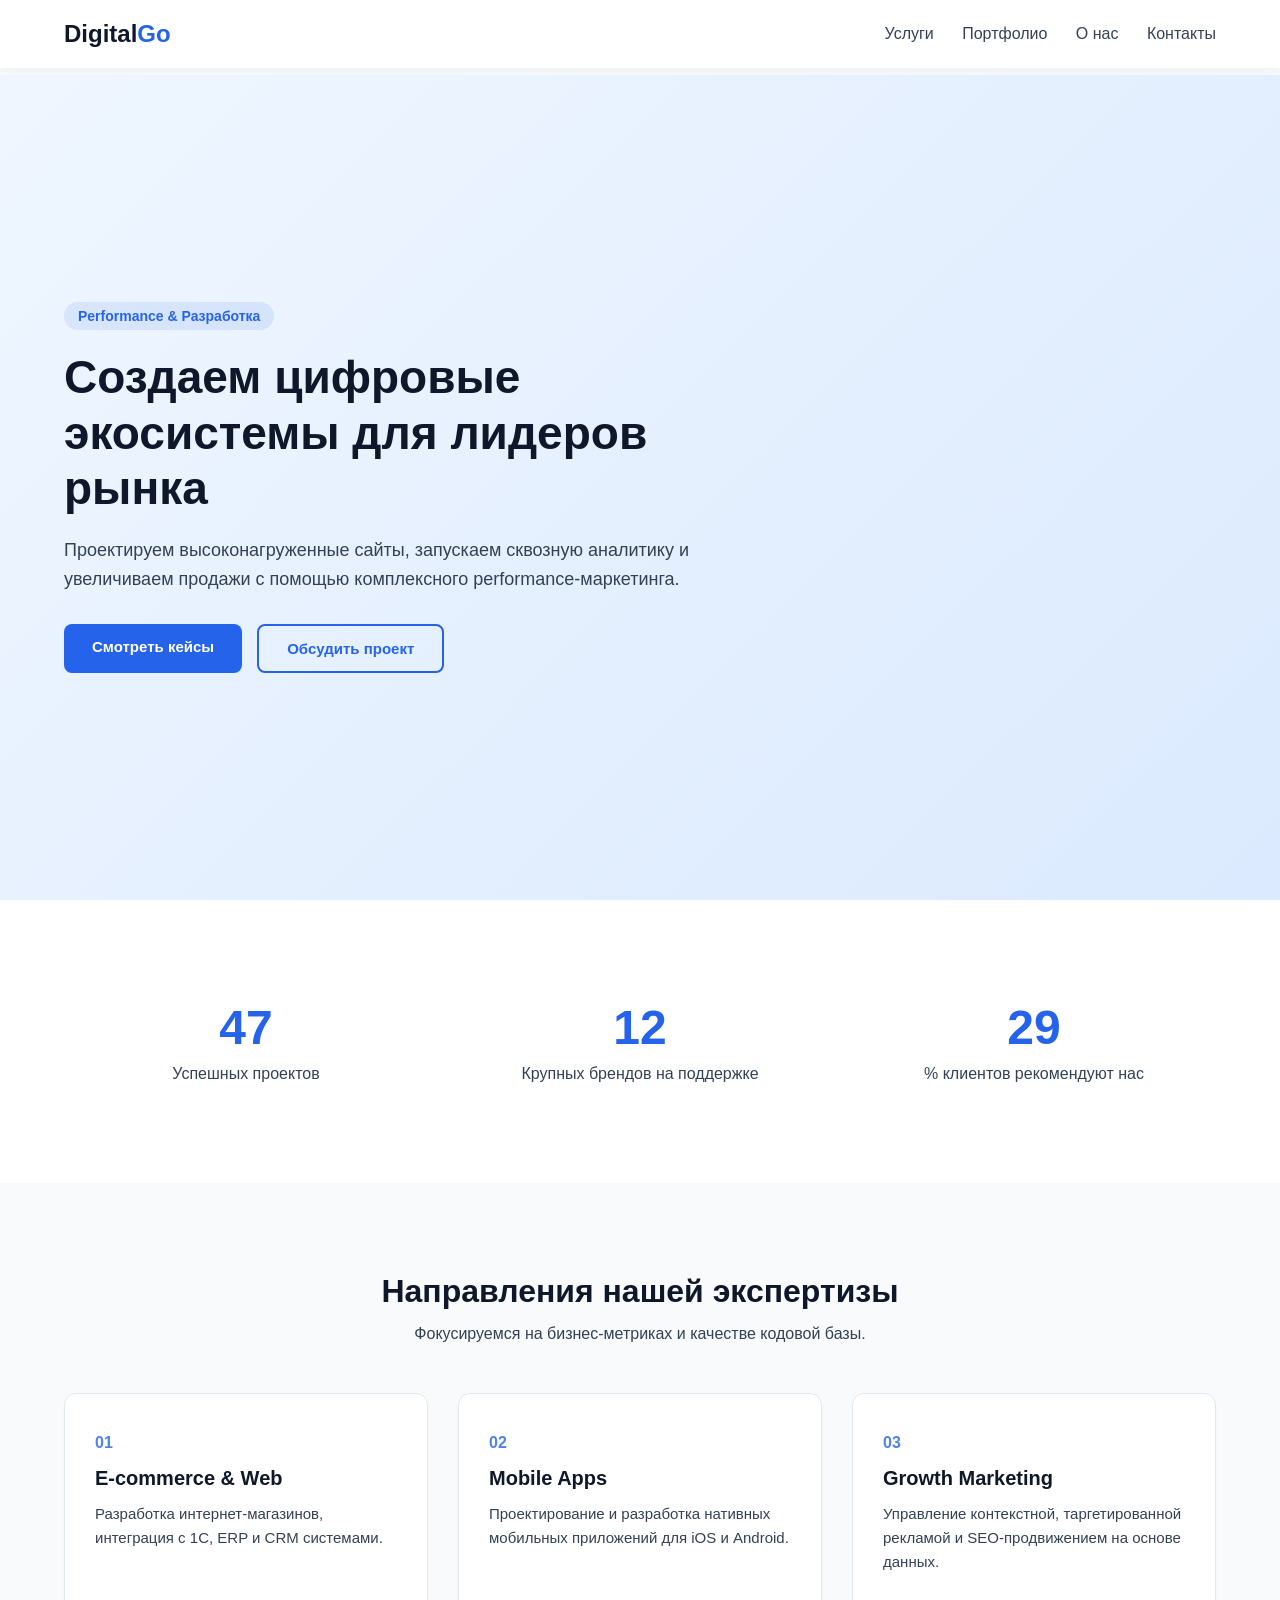
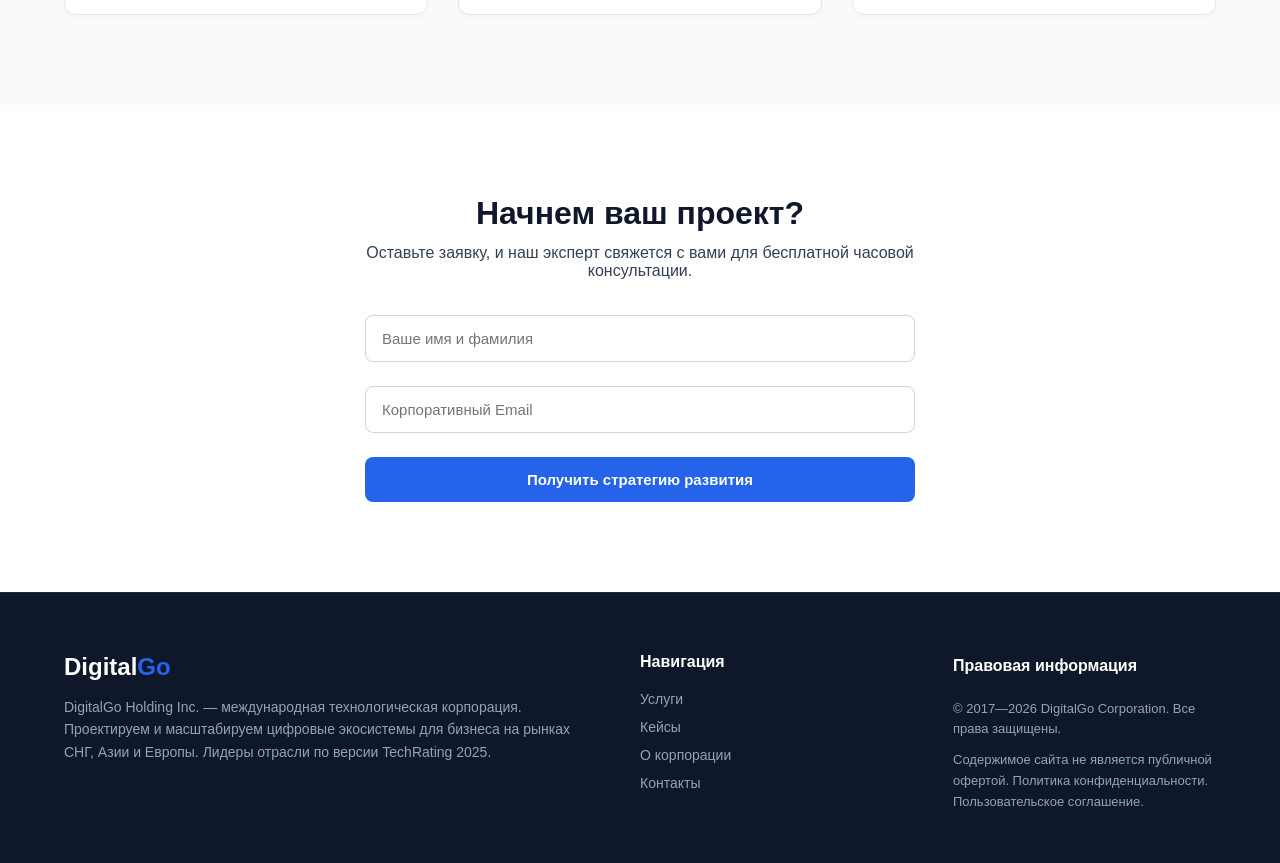
==== index.html @ 2d64a3ae "feat: complete responsive multipage digital agency website" ====
<!DOCTYPE html>
<html lang="ru">
<head>
    <meta charset="UTF-8">
    <meta name="viewport" content="width=device-width, initial-scale=1.0">
    <title>Digital Agency | Комплексное продвижение и разработка</title>
    <link rel="stylesheet" href="style.css">
</head>
<body>

    <!-- Навигация -->
    <header class="header">
        <a href="index.html" class="logo">Digital<span>Go</span></a>
        <nav class="nav">
            <a href="services.html">Услуги</a>
            <a href="portfolio.html">Портфолио</a>
            <a href="about.html">О нас</a>
            <a href="contacts.html">Контакты</a>
        </nav>
        <button class="burger" aria-label="Открыть меню">
            <span></span>
        </button>
    </header>

    <!-- Главный баннер -->
    <section class="hero">
        <div class="hero-content animate-fade">
            <span class="badge">Performance & Разработка</span>
            <h1>Создаем цифровые экосистемы для лидеров рынка</h1>
            <p>Проектируем высоконагруженные сайты, запускаем сквозную аналитику и увеличиваем продажи с помощью комплексного performance-маркетинга.</p>
            <div class="hero-actions">
                <a href="portfolio.html" class="btn">Смотреть кейсы</a>
                <a href="contacts.html" class="btn btn-outline">Обсудить проект</a>
            </div>
        </div>
    </section>

    <!-- Секция с цифрами -->
    <section class="stats">
        <div class="stat-item">
            <div class="stat-number" data-target="154">192</div>
            <p>Успешных проектов</p>
        </div>
        <div class="stat-item">
            <div class="stat-number" data-target="42">21</div>
            <p>Крупных брендов на поддержке</p>
        </div>
        <div class="stat-item">
            <div class="stat-number" data-target="98">90</div>
            <p>% клиентов рекомендуют нас</p>
        </div>
    </section>

    <!-- Краткий блок услуг на главной -->
    <section class="home-services">
        <div class="section-title">
            <h2>Направления нашей экспертизы</h2>
            <p>Фокусируемся на бизнес-метриках и качестве кодовой базы.</p>
        </div>
        <div class="home-services-grid">
            <div class="h-service-card animate-fade">
                <div class="h-icon">01</div>
                <h3>E-commerce & Web</h3>
                <p>Разработка интернет-магазинов, интеграция с 1С, ERP и CRM системами.</p>
            </div>
            <div class="h-service-card animate-fade">
                <div class="h-icon">02</div>
                <h3>Mobile Apps</h3>
                <p>Проектирование и разработка нативных мобильных приложений для iOS и Android.</p>
            </div>
            <div class="h-service-card animate-fade">
                <div class="h-icon">03</div>
                <h3>Growth Marketing</h3>
                <p>Управление контекстной, таргетированной рекламой и SEO-продвижением на основе данных.</p>
            </div>
        </div>
    </section>

    <!-- Форма обратной связи -->
    <section class="feedback">
        <div class="feedback-container">
            <h2>Начнем ваш проект?</h2>
            <p>Оставьте заявку, и наш эксперт свяжется с вами для бесплатной часовой консультации.</p>
            <form id="contactForm" class="form" novalidate>
                <div class="form-group">
                    <input type="text" id="userName" required placeholder="Ваше имя и фамилия">
                    <span class="error-msg">Имя должно содержать не менее 2-х букв</span>
                </div>
                <div class="form-group">
                    <input type="email" id="userEmail" required placeholder="Корпоративный Email">
                    <span class="error-msg">Пожалуйста, введите корректный рабочий email</span>
                </div>
                <button type="submit" class="btn btn-block">Получить стратегию развития</button>
            </form>
        </div>
    </section>

        <!-- Подвал сайта (Футер) -->
    <footer class="footer">
        <div class="footer-container">
            <div class="footer-brand">
                <a href="index.html" class="logo">Digital<span>Go</span></a>
                <p>DigitalGo Holding Inc. — международная технологическая корпорация. Проектируем и масштабируем цифровые экосистемы для бизнеса на рынках СНГ, Азии и Европы. Лидеры отрасли по версии TechRating 2025.</p>
            </div>
            <div class="footer-links">
                <h4>Навигация</h4>
                <a href="services.html">Услуги</a>
                <a href="portfolio.html">Кейсы</a>
                <a href="about.html">О корпорации</a>
                <a href="contacts.html">Контакты</a>
            </div>
            <div class="footer-legal">
                <h4>Правовая информация</h4>
                <p>© 2017—2026 DigitalGo Corporation. Все права защищены.</p>
                <p>Содержимое сайта не является публичной офертой. Политика конфиденциальности. Пользовательское соглашение.</p>
            </div>
        </div>
    </footer>


    <script src="script.js"></script>
</body>
</html>
---- style.css ----
:root {
    --primary: #2563eb;
    --dark: #0f172a;
    --light: #f8fafc;
    --text: #334155;
    --error: #ef4444;
    --transition: all 0.3s ease;
}

* {
    box-sizing: border-box;
    margin: 0;
    padding: 0;
    font-family: 'Segoe UI', Tahoma, Geneva, Verdana, sans-serif;
}

body {
    background: var(--light);
    color: var(--text);
    overflow-x: hidden;
}

/* ==========================================================================
   1. ОБЩИЕ КОМПОНЕНТЫ И ХЕДЕР (Для всех страниц)
   ========================================================================== */
.header {
    display: flex;
    justify-content: space-between;
    align-items: center;
    padding: 20px 5%;
    background: #fff;
    box-shadow: 0 2px 10px rgba(0,0,0,0.05);
    position: fixed;
    width: 100%;
    top: 0;
    left: 0;
    z-index: 1000;
}

.logo {
    font-size: 24px;
    font-weight: 700;
    color: var(--dark);
    text-decoration: none;
}

.logo span { color: var(--primary); }

.nav a {
    margin-left: 24px;
    text-decoration: none;
    color: var(--text);
    font-weight: 500;
    transition: var(--transition);
}

.nav a:hover, .nav a.active { color: var(--primary); }

.burger {
    display: none;
    background: none;
    border: none;
    cursor: pointer;
}

/* Общая обертка внутренних страниц для компенсации фиксированного хедера */
.page-wrapper {
    padding-top: 75px;
    min-height: 100vh;
}

/* Общая шапка для внутренних страниц (Услуги, Портфолио, О нас, Контакты) */
.page-header {
    text-align: center;
    padding: 120px 5% 60px; /* Увеличили верхний отступ, чтобы текст ушел из-под шапки */
    background: #eff6ff;
    margin-bottom: 40px;
}

.page-header h1 { font-size: 36px; color: var(--dark); margin-bottom: 12px; }
.page-header p { font-size: 16px; max-width: 600px; margin: 0 auto; color: var(--text); line-height: 1.6; }

/* Общие стили для интерактивных кнопок */
.btn {
    display: inline-block;
    padding: 14px 28px;
    background: var(--primary);
    color: #fff;
    text-decoration: none;
    border-radius: 8px;
    border: none;
    font-weight: 600;
    cursor: pointer;
    font-size: 15px;
    transition: var(--transition);
    text-align: center;
}

.btn:hover { opacity: 0.95; transform: translateY(-1px); }
.btn-outline { background: transparent; border: 2px solid var(--primary); color: var(--primary); }
.btn-outline:hover { background: var(--primary); color: #fff; }
.btn-block { width: 100%; }

/* Базовые классы анимации скролла */
.animate-fade {
    opacity: 0;
    transform: translateY(20px);
    transition: opacity 0.6s ease, transform 0.6s ease;
}

.animate-fade.visible {
    opacity: 1;
    transform: translateY(0);
}

/* ==========================================================================
   2. СТИЛИ ГЛАВНОЙ СТРАНИЦЫ (index.html)
   ========================================================================== */
.hero {
    height: calc(100vh - 75px);
    margin-top: 75px;
    display: flex;
    align-items: center;
    padding: 0 5%;
    background: linear-gradient(135deg, #eff6ff 0%, #dbeafe 100%);
}

.hero-content { max-width: 700px; }
.hero h1 { font-size: 46px; color: var(--dark); margin-bottom: 20px; line-height: 1.2; }
.hero p { font-size: 18px; margin-bottom: 30px; line-height: 1.6; }

.badge {
    display: inline-block;
    padding: 6px 14px;
    background: rgba(37, 99, 235, 0.1);
    color: var(--primary);
    border-radius: 20px;
    font-size: 14px;
    font-weight: 600;
    margin-bottom: 20px;
}

.hero-actions { display: flex; gap: 15px; }

/* Блок статистики */
.stats {
    display: grid;
    grid-template-columns: repeat(3, 1fr);
    gap: 30px;
    padding: 80px 5%;
    background: #fff;
    text-align: center;
}

.stat-item { padding: 20px; }
.stat-number { font-size: 48px; font-weight: 700; color: var(--primary); margin-bottom: 10px; }
.stats p { font-size: 16px; color: var(--text); font-weight: 500; }

/* Короткий блок услуг на главной */
.home-services { padding: 90px 5%; background: var(--light); }
.section-title { text-align: center; margin-bottom: 50px; }
.section-title h2 { font-size: 32px; color: var(--dark); margin-bottom: 15px; }
.section-title p { font-size: 16px; color: var(--text); }

.home-services-grid {
    display: grid;
    grid-template-columns: repeat(auto-fit, minmax(280px, 1fr));
    gap: 30px;
    max-width: 1200px;
    margin: 0 auto;
}

.h-service-card {
    padding: 40px 30px;
    background: #fff;
    border-radius: 12px;
    border: 1px solid #e2e8f0;
    box-shadow: 0 4px 6px rgba(15, 23, 42, 0.02);
    transition: var(--transition);
}

.h-service-card:hover { transform: translateY(-5px); box-shadow: 0 10px 20px rgba(15, 23, 42, 0.05); }
.h-icon { font-size: 16px; font-weight: 700; color: var(--primary); margin-bottom: 15px; opacity: 0.8; }
.h-service-card h3 { margin-bottom: 12px; color: var(--dark); font-size: 20px; }
.h-service-card p { line-height: 1.6; font-size: 15px; }

/* Форма обратной связи */
.feedback { padding: 90px 5%; background: #fff; }
.feedback-container { max-width: 550px; margin: 0 auto; text-align: center; }
.feedback h2 { font-size: 32px; color: var(--dark); margin-bottom: 12px; }
.feedback p { color: var(--text); margin-bottom: 35px; font-size: 16px; }
.form { text-align: left; }

/* Валидация форм */
.form-label { display: block; font-size: 14px; font-weight: 500; color: var(--dark); margin-bottom: 8px; }
.form-group { margin-bottom: 24px; position: relative; }
.form-group input {
    width: 100%;
    padding: 14px 16px;
    border: 1px solid #cbd5e1;
    border-radius: 8px;
    outline: none;
    font-size: 15px;
    transition: var(--transition);
}
.form-group input:focus { border-color: var(--primary); box-shadow: 0 0 0 3px rgba(37, 99, 235, 0.1); }
.error-msg { color: var(--error); font-size: 12px; display: none; margin-top: 6px; }
.form-group.invalid input { border-color: var(--error); }
.form-group.invalid .error-msg { display: block; }

/* ==========================================================================
   3. СТИЛИ СТРАНИЦЫ УСЛУГ (services.html)
   ========================================================================== */
.services-grid {
    display: grid;
    grid-template-columns: repeat(auto-fit, minmax(300px, 1fr));
    gap: 30px;
    max-width: 1200px;
    margin: 0 auto 60px;
    padding: 0 5%;
}

.service-card {
    background: #fff;
    padding: 40px 30px;
    border-radius: 12px;
    box-shadow: 0 4px 15px rgba(15, 23, 42, 0.03);
    border: 1px solid #e2e8f0;
    transition: var(--transition);
}

.service-card:hover {
    transform: translateY(-5px);
    box-shadow: 0 12px 24px rgba(15, 23, 42, 0.06);
}

.service-icon {
    font-size: 40px;
    margin-bottom: 20px;
    display: block;
}

.service-card h3 {
    font-size: 22px;
    color: var(--dark);
    margin-bottom: 12px;
}

.service-card p {
    line-height: 1.6;
    font-size: 15px;
    color: var(--text);
}

/* FAQ Аккордеон */
.faq-section {
    max-width: 800px;
    margin: 80px auto;
    padding: 0 5%;
}

.faq-section h2 {
    text-align: center;
    margin-bottom: 40px;
    font-size: 28px;
    color: var(--dark);
}

.accordion-item {
    background: #fff;
    margin-bottom: 15px;
    border-radius: 8px;
    border: 1px solid #e2e8f0;
    overflow: hidden;
}

.accordion-header {
    width: 100%;
    padding: 22px;
    text-align: left;
    background: none;
    border: none;
    font-size: 18px;
    font-weight: 600;
    color: var(--dark);
    cursor: pointer;
    display: flex;
    justify-content: space-between;
    align-items: center;
}

.accordion-header span {
    font-size: 20px;
    color: var(--primary);
    transition: var(--transition);
}

.accordion-body {
    max-height: 0;
    overflow: hidden;
    transition: max-height 0.3s cubic-bezier(0, 1, 0, 1);
    background: #fafafa;
}

.accordion-body p {
    padding: 22px;
    color: var(--text);
    line-height: 1.7;
    font-size: 15px;
}

.accordion-item.active .accordion-body {
    max-height: 1000px;
    transition: max-height 0.5s ease-in-out;
}

.accordion-item.active .accordion-header span {
    transform: rotate(45deg);
}

/* ==========================================================================
   4. СТИЛИ СТРАНИЦЫ ПОРТФОЛИО (portfolio.html) + ЛАЙТБОКС
   ========================================================================== */
.portfolio-tabs {
    display: flex;
    justify-content: center;
    gap: 15px; m
    argin-bottom: 40px;
    padding: 0 5%;
}

.tab-btn {
    padding: 10px 24px;
    border: 1px solid var(--primary);
    background: none;
    color: var(--primary);
    border-radius: 24px;
    cursor: pointer;
    font-weight: 600;
    transition: var(--transition);
}

.tab-btn.active, .tab-btn:hover {
    background: var(--primary);
    color: #fff;
}

.portfolio-grid {
    display: grid;
    /* grid-template-columns заставит сетку всегда держать 3 колонки на десктопе и не даст карточкам расширяться */
    grid-template-columns: repeat(3, 1fr);
    gap: 30px;
    max-width: 1200px;
    margin: 0 auto 80px;
    padding: 0 5%;
}

.portfolio-item {
    background: #fff;
    border-radius: 12px;
    overflow: hidden;
    box-shadow: 0 4px 15px rgba(15, 23, 42, 0.03);
    border: 1px solid #e2e8f0;
    cursor: pointer;
    transition: var(--transition);
    width: 100%; /* Карточка строго занимает только свою 1/3 часть сетки */
}

.portfolio-item:hover {
    transform: translateY(-5px);
    box-shadow: 0 12px 24px rgba(15, 23, 42, 0.08);
}

.portfolio-img {
    width: 100%;
    height: 220px;
    object-fit: cover; /* Картинка аккуратно заполнит блок, излишки обрежутся без деформации */
    display: block;
}
.portfolio-info {
    padding: 25px;
}
.item-tag {
    font-size: 12px;
    font-weight: 700;
    color: var(--primary);
    text-transform: uppercase;
    letter-spacing: 0.5px;
    display: block;
    margin-bottom: 8px;
}

.portfolio-info h3 {
    font-size: 20px;
    color: var(--dark);
    margin-bottom: 8px;
}

.item-summary {
    font-size: 14px;
    color: var(--text);
    line-height: 1.5;
}

/* Модальное окно */
.modal {
    display: none;
    position: fixed;
    top: 0;
    left: 0;
    width: 100%;
    height: 100%;
    background: rgba(15, 23, 42, 0.6);
    backdrop-filter: blur(4px);
    z-index: 2000;
    align-items: center;
    justify-content: center;
    padding: 20px;
}
.modal.open {
    display: flex;
}

.modal-content {
    background: #fff;
    width: 100%;
    max-width: 600px;
    padding: 40px;
    border-radius: 16px;
    position: relative;
    animation: modalFade 0.3s ease;
}

.modal-close {
    position: absolute;
    top: 20px;
    right: 20px;
    font-size: 32px;
    background: none;
    border: none;
    color: var(--text);
    cursor: pointer;
    line-height: 1;
}

.modal-tag {
    color: var(--primary);
    font-weight: 600;
    font-size: 14px;
}

.modal-title {
    margin: 10px 0 20px;
    color: var(--dark);
    font-size: 26px;
}

.modal-desc {
    line-height: 1.7;
    color: var(--text);
    font-size: 15px;
}

@keyframes modalFade {
    from { opacity: 0; transform: translateY(-20px); }
    to { opacity: 1; transform: translateY(0); }
}

/* ==========================================================================
   5. СТИЛИ СТРАНИЦЫ КОНТАКТОВ (contacts.html)
   ========================================================================== */
.contacts-grid-layout {
    display: grid;
    grid-template-columns: 1fr 1fr;
    gap: 40px;
    max-width: 1100px;
    margin: 0 auto 80px;
    padding: 0 5%;
    align-items: start;
}

.contacts-card-info, .contacts-card-form {
    background: #fff;
    padding: 40px;
    border-radius: 12px;
    box-shadow: 0 4px 20px rgba(15, 23, 42, 0.05);
    border: 1px solid #e2e8f0;
}

.contacts-grid-layout h2 { font-size: 24px; color: var(--dark); margin-bottom: 30px; border-bottom: 2px solid #f1f5f9; padding-bottom: 10px; }
.contact-block-item { display: flex; align-items: flex-start; gap: 20px; margin-bottom: 25px; }
.contact-icon { font-size: 24px; background: #eff6ff; padding: 10px; border-radius: 8px; line-height: 1; }
.contact-block-item strong { display: block; font-size: 14px; color: var(--dark); margin-bottom: 4px; }
.contact-block-item p, .contact-block-item a { font-size: 15px; color: var(--text); text-decoration: none; line-height: 1.5; }
.contact-block-item a:hover { color: var(--primary); text-decoration: underline; }

/* ==========================================================================
   6. СТИЛИ СТРАНИЦЫ «О НАС» (about.html)
   ========================================================================== */
.about-info {
    max-width: 800px;
    margin: 0 auto 40px;
    padding: 0 5%;
    text-align: center;
}

.about-info h2 {
    margin-bottom: 20px;
    color: var(--dark);
    font-size: 28px;
}

.about-info p {
    font-size: 16px;
    line-height: 1.8;
    margin-bottom: 15px;
    color: var(--text);
}

.team-section {
    padding: 60px 5% 80px;
    background: #fff;
    text-align: center;
    border-top: 1px solid #e2e8f0;
}

.team-section h2 {
    margin-bottom: 40px;
    color: var(--dark);
    font-size: 28px;
}

.team-grid {
    display: grid;
    grid-template-columns: repeat(auto-fit, minmax(240px, 1fr)); gap: 30px; max-width: 1100px; margin: 0 auto;
}

.team-card {
    background: var(--light);
    padding: 40px 20px;
    border-radius: 12px;
    border: 1px solid #e2e8f0;
    text-align: center;
}

.team-avatar {
    width: 120px;
    height: 120px;
    border-radius: 50%;
    margin: 0 auto 20px;
    object-fit: cover; /* Это свойство красиво впишет любое фото в круг без искажения пропорций */
    display: block;
}

.team-card h3 {
    font-size: 18px;
    color: var(--dark);
    margin-bottom: 5px;
}

.team-card p {
    font-size: 14px;
    color: var(--primary);
    font-weight: 600;
}

/* ==========================================================================
   7. АДАПТИВНАЯ ВЕРСТКА ДЛЯ ВСЕХ ЭКРАНОВ
   ========================================================================== */
@media (max-width: 992px) {
    .hero h1 { font-size: 36px; }
    .stats { padding: 60px 5%; }
    .stat-number { font-size: 38px; }
}

@media (max-width: 868px) {
    .contacts-grid-layout { grid-template-columns: 1fr; gap: 30px; }
    .contacts-card-info, .contacts-card-form { padding: 30px 20px; }
    .hero { height: auto; padding: 60px 5%; }
    .stats { grid-template-columns: 1fr; gap: 20px; }
    .portfolio-grid { grid-template-columns: 1fr; }
}

@media (max-width: 768px) {
    .nav { display: none; }
    .burger { display: block; width: 30px; height: 20px; position: relative; }
    .burger span, .burger::before, .burger::after { content: ''; position: absolute; width: 100%; height: 2px; background: var(--dark); }
    .burger::before { top: 0; }
    .burger span { top: 9px; }
    .burger::after { bottom: 0; }
    .page-header h1 { font-size: 28px; }
    .hero-actions { flex-direction: column; }
}

/* ==========================================================================
   8. СТИЛИ ДЛЯ ПОДВАЛА (Footer)
   ========================================================================== */
.footer {
    background: var(--dark);
    color: #94a3b8;
    padding: 60px 5% 40px;
    border-top: 1px solid #1e293b;
}

.footer-container {
    max-width: 1200px;
    margin: 0 auto;
    display: grid;
    grid-template-columns: 2fr 1fr 1fr;
    gap: 50px;
}

.footer-brand .logo {
    color: #fff;
    display: inline-block;
    margin-bottom: 15px;
}

.footer-brand p {
    font-size: 14px;
    line-height: 1.6;
}

.footer-links {
    display: flex;
    flex-direction: column;
}

.footer h4 {
    color: #fff;
    font-size: 16px;
    margin-bottom: 20px;
    font-weight: 600;
}

.footer-links a {
    color: #94a3b8;
    text-decoration: none;
    font-size: 14px;
    margin-bottom: 12px;
    transition: var(--transition);
}

.footer-links a:hover {
    color: var(--primary);
    transform: translateX(3px);
}

.footer-legal {
    font-size: 13px;
    line-height: 1.6;
}

.footer-legal p {
    margin-bottom: 10px;
}

/* Адаптив для футера */
@media (max-width: 868px) {
    .footer-container {
        grid-template-columns: 1fr;
        gap: 35px;
    }
    .footer h4 {
        margin-bottom: 12px;
    }
}

.img-center-fix {
    object-position: left center;
}

/* Служебный класс для мягкого скрытия элементов без деформации Grid-сетки */
.portfolio-item-hidden {
    display: none !important;
}
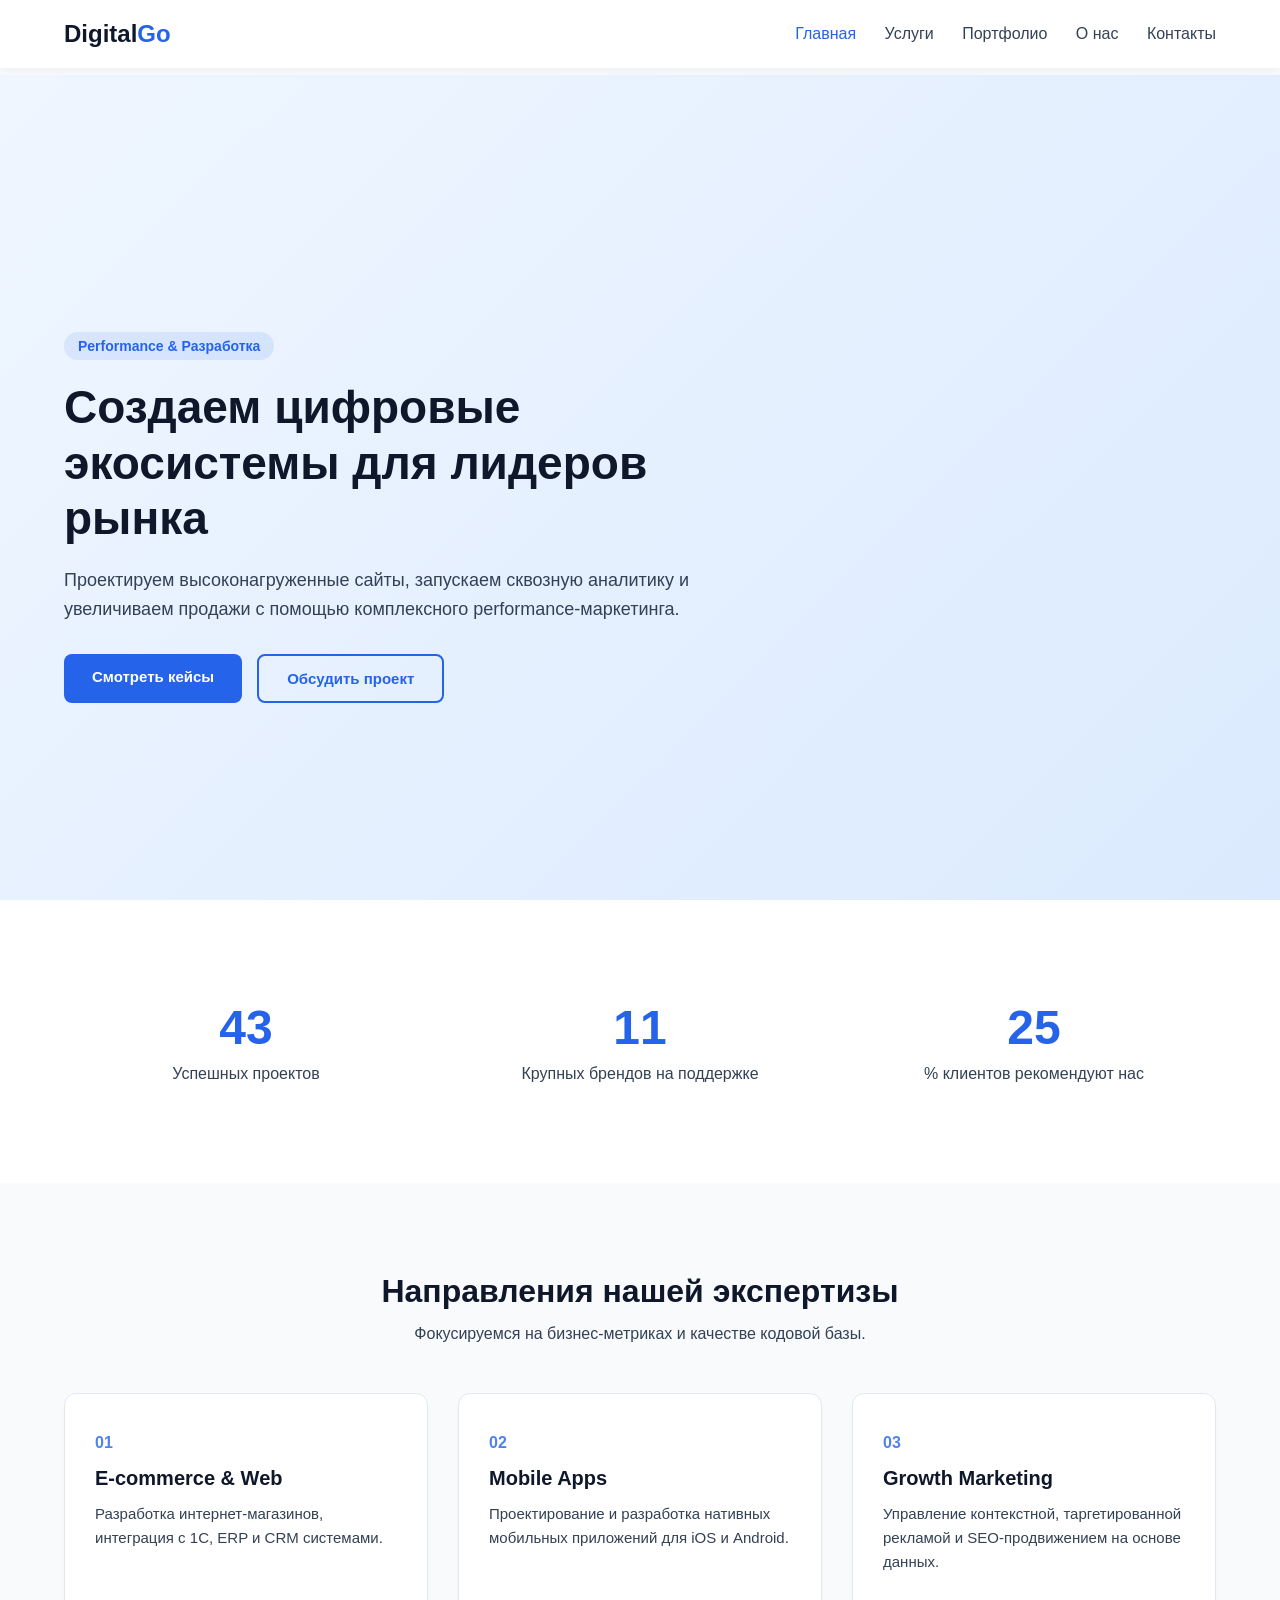
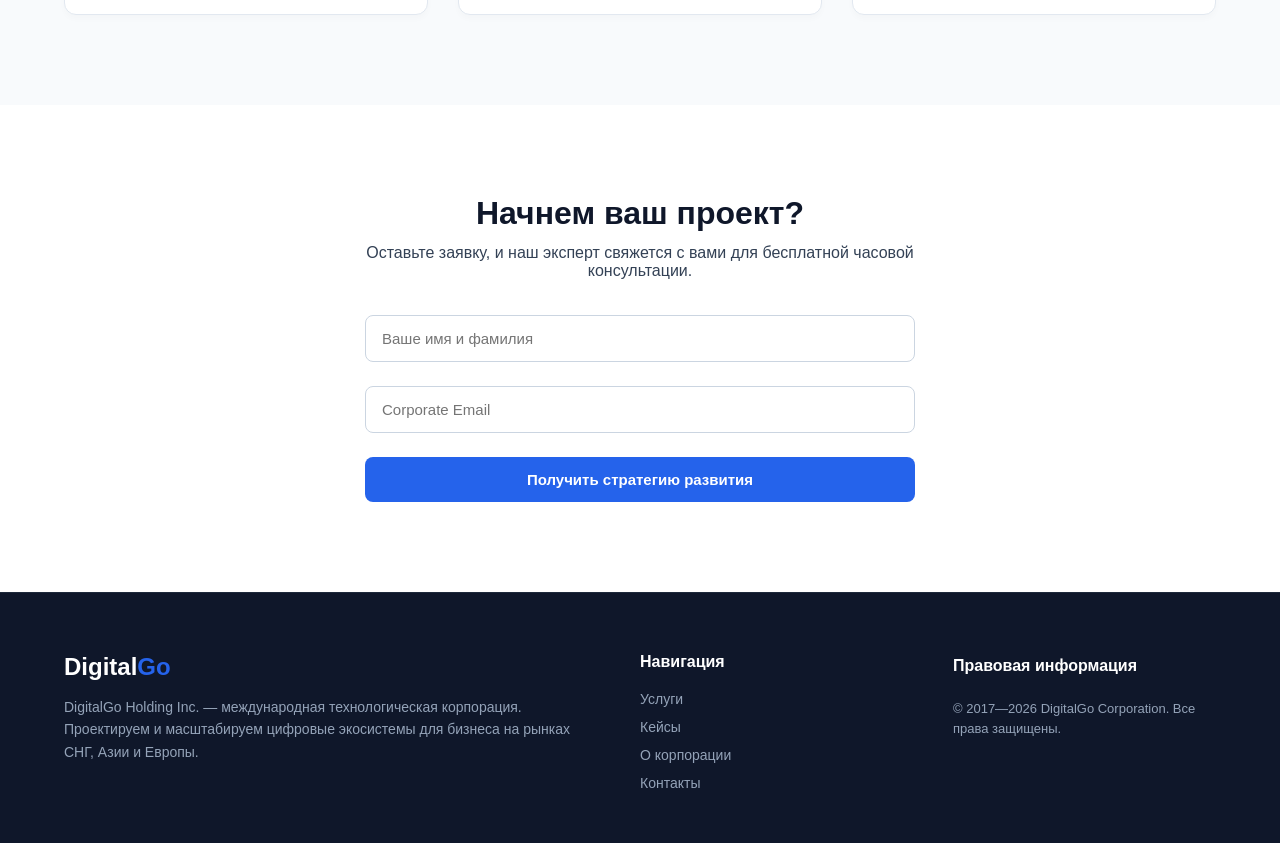
==== commit 6b9ca283: "fix: align DOM structure and layout wrappers on all pages" ====
--- a/index.html
+++ b/index.html
@@ -3,121 +3,124 @@
 <head>
     <meta charset="UTF-8">
     <meta name="viewport" content="width=device-width, initial-scale=1.0">
-    <title>Digital Agency | Комплексное продвижение и разработка</title>
+    <title>Digital Agency | Главная</title>
     <link rel="stylesheet" href="style.css">
 </head>
 <body>
 
-    <!-- Навигация -->
-    <header class="header">
-        <a href="index.html" class="logo">Digital<span>Go</span></a>
-        <nav class="nav">
+<!-- Навигация -->
+<header class="header">
+    <a href="index.html" class="logo">Digital<span>Go</span></a>
+    <nav class="nav">
+        <a href="index.html" class="active">Главная</a>
+        <a href="services.html">Услуги</a>
+        <a href="portfolio.html">Портфолио</a>
+        <a href="about.html">О нас</a>
+        <a href="contacts.html">Контакты</a>
+    </nav>
+    <button class="burger" aria-label="Открыть меню">
+        <span class="line"></span>
+        <span class="line"></span>
+        <span class="line"></span>
+    </button>
+</header>
+
+<!-- Главный баннер -->
+<section class="hero">
+    <div class="hero-content animate-fade">
+        <span class="badge">Performance & Разработка</span>
+        <h1>Создаем цифровые экосистемы для лидеров рынка</h1>
+        <p>Проектируем высоконагруженные сайты, запускаем сквозную аналитику и увеличиваем продажи с помощью
+            комплексного performance-маркетинга.</p>
+        <div class="hero-actions">
+            <a href="portfolio.html" class="btn">Смотреть кейсы</a>
+            <a href="contacts.html" class="btn btn-outline">Обсудить проект</a>
+        </div>
+    </div>
+</section>
+
+<!-- Секция с цифрами -->
+<section class="stats">
+    <div class="stat-item">
+        <div class="stat-number" data-target="154">0</div>
+        <p>Успешных проектов</p>
+    </div>
+    <div class="stat-item">
+        <div class="stat-number" data-target="42">0</div>
+        <p>Крупных брендов на поддержке</p>
+    </div>
+    <div class="stat-item">
+        <div class="stat-number" data-target="98">0</div>
+        <p>% клиентов рекомендуют нас</p>
+    </div>
+</section>
+
+<!-- Краткий блок услуг на главной -->
+<section class="home-services">
+    <div class="section-title">
+        <h2>Направления нашей экспертизы</h2>
+        <p>Фокусируемся на бизнес-метриках и качестве кодовой базы.</p>
+    </div>
+    <div class="home-services-grid">
+        <div class="h-service-card animate-fade">
+            <div class="h-icon">01</div>
+            <h3>E-commerce & Web</h3>
+            <p>Разработка интернет-магазинов, интеграция с 1С, ERP и CRM системами.</p>
+        </div>
+        <div class="h-service-card animate-fade">
+            <div class="h-icon">02</div>
+            <h3>Mobile Apps</h3>
+            <p>Проектирование и разработка нативных мобильных приложений для iOS и Android.</p>
+        </div>
+        <div class="h-service-card animate-fade">
+            <div class="h-icon">03</div>
+            <h3>Growth Marketing</h3>
+            <p>Управление контекстной, таргетированной рекламой и SEO-продвижением на основе данных.</p>
+        </div>
+    </div>
+</section>
+
+<!-- Форма обратной связи -->
+<section class="feedback">
+    <div class="feedback-container">
+        <h2>Начнем ваш проект?</h2>
+        <p>Оставьте заявку, и наш эксперт свяжется с вами для бесплатной часовой консультации.</p>
+        <form id="contactForm" class="form" novalidate>
+            <div class="form-group">
+                <input type="text" id="userName" required placeholder="Ваше имя и фамилия">
+                <span class="error-msg">Имя должно содержать не менее 2-х букв</span>
+            </div>
+            <div class="form-group">
+                <input type="email" id="userEmail" required placeholder="Corporate Email">
+                <span class="error-msg">Пожалуйста, введите корректный рабочий email</span>
+            </div>
+            <button type="submit" class="btn btn-block">Получить стратегию развития</button>
+        </form>
+    </div>
+</section>
+
+<!-- Подвал сайта (Футер) -->
+<footer class="footer">
+    <div class="footer-container">
+        <div class="footer-brand">
+            <a href="index.html" class="logo">Digital<span>Go</span></a>
+            <p>DigitalGo Holding Inc. — международная технологическая корпорация. Проектируем и масштабируем цифровые
+                экосистемы для бизнеса на рынках СНГ, Азии и Европы.</p>
+        </div>
+        <div class="footer-links">
+            <h4>Навигация</h4>
             <a href="services.html">Услуги</a>
-            <a href="portfolio.html">Портфолио</a>
-            <a href="about.html">О нас</a>
+            <a href="portfolio.html">Кейсы</a>
+            <a href="about.html">О корпорации</a>
             <a href="contacts.html">Контакты</a>
-        </nav>
-        <button class="burger" aria-label="Открыть меню">
-            <span></span>
-        </button>
-    </header>
+        </div>
+        <div class="footer-legal">
+            <h4>Правовая информация</h4>
+            <p>© 2017—2026 DigitalGo Corporation. Все права защищены.</p>
+        </div>
+    </div>
+</footer>
 
-    <!-- Главный баннер -->
-    <section class="hero">
-        <div class="hero-content animate-fade">
-            <span class="badge">Performance & Разработка</span>
-            <h1>Создаем цифровые экосистемы для лидеров рынка</h1>
-            <p>Проектируем высоконагруженные сайты, запускаем сквозную аналитику и увеличиваем продажи с помощью комплексного performance-маркетинга.</p>
-            <div class="hero-actions">
-                <a href="portfolio.html" class="btn">Смотреть кейсы</a>
-                <a href="contacts.html" class="btn btn-outline">Обсудить проект</a>
-            </div>
-        </div>
-    </section>
-
-    <!-- Секция с цифрами -->
-    <section class="stats">
-        <div class="stat-item">
-            <div class="stat-number" data-target="154">192</div>
-            <p>Успешных проектов</p>
-        </div>
-        <div class="stat-item">
-            <div class="stat-number" data-target="42">21</div>
-            <p>Крупных брендов на поддержке</p>
-        </div>
-        <div class="stat-item">
-            <div class="stat-number" data-target="98">90</div>
-            <p>% клиентов рекомендуют нас</p>
-        </div>
-    </section>
-
-    <!-- Краткий блок услуг на главной -->
-    <section class="home-services">
-        <div class="section-title">
-            <h2>Направления нашей экспертизы</h2>
-            <p>Фокусируемся на бизнес-метриках и качестве кодовой базы.</p>
-        </div>
-        <div class="home-services-grid">
-            <div class="h-service-card animate-fade">
-                <div class="h-icon">01</div>
-                <h3>E-commerce & Web</h3>
-                <p>Разработка интернет-магазинов, интеграция с 1С, ERP и CRM системами.</p>
-            </div>
-            <div class="h-service-card animate-fade">
-                <div class="h-icon">02</div>
-                <h3>Mobile Apps</h3>
-                <p>Проектирование и разработка нативных мобильных приложений для iOS и Android.</p>
-            </div>
-            <div class="h-service-card animate-fade">
-                <div class="h-icon">03</div>
-                <h3>Growth Marketing</h3>
-                <p>Управление контекстной, таргетированной рекламой и SEO-продвижением на основе данных.</p>
-            </div>
-        </div>
-    </section>
-
-    <!-- Форма обратной связи -->
-    <section class="feedback">
-        <div class="feedback-container">
-            <h2>Начнем ваш проект?</h2>
-            <p>Оставьте заявку, и наш эксперт свяжется с вами для бесплатной часовой консультации.</p>
-            <form id="contactForm" class="form" novalidate>
-                <div class="form-group">
-                    <input type="text" id="userName" required placeholder="Ваше имя и фамилия">
-                    <span class="error-msg">Имя должно содержать не менее 2-х букв</span>
-                </div>
-                <div class="form-group">
-                    <input type="email" id="userEmail" required placeholder="Корпоративный Email">
-                    <span class="error-msg">Пожалуйста, введите корректный рабочий email</span>
-                </div>
-                <button type="submit" class="btn btn-block">Получить стратегию развития</button>
-            </form>
-        </div>
-    </section>
-
-        <!-- Подвал сайта (Футер) -->
-    <footer class="footer">
-        <div class="footer-container">
-            <div class="footer-brand">
-                <a href="index.html" class="logo">Digital<span>Go</span></a>
-                <p>DigitalGo Holding Inc. — международная технологическая корпорация. Проектируем и масштабируем цифровые экосистемы для бизнеса на рынках СНГ, Азии и Европы. Лидеры отрасли по версии TechRating 2025.</p>
-            </div>
-            <div class="footer-links">
-                <h4>Навигация</h4>
-                <a href="services.html">Услуги</a>
-                <a href="portfolio.html">Кейсы</a>
-                <a href="about.html">О корпорации</a>
-                <a href="contacts.html">Контакты</a>
-            </div>
-            <div class="footer-legal">
-                <h4>Правовая информация</h4>
-                <p>© 2017—2026 DigitalGo Corporation. Все права защищены.</p>
-                <p>Содержимое сайта не является публичной офертой. Политика конфиденциальности. Пользовательское соглашение.</p>
-            </div>
-        </div>
-    </footer>
-
-
-    <script src="script.js"></script>
+<script src="script.js"></script>
 </body>
 </html>
--- a/style.css
+++ b/style.css
@@ -4,7 +4,7 @@
     --light: #f8fafc;
     --text: #334155;
     --error: #ef4444;
-    --transition: all 0.3s ease;
+    --transition: all 0.3s cubic-bezier(0.4, 0, 0.2, 1);
 }
 
 * {
@@ -20,9 +20,7 @@
     overflow-x: hidden;
 }
 
-/* ==========================================================================
-   1. ОБЩИЕ КОМПОНЕНТЫ И ХЕДЕР (Для всех страниц)
-   ========================================================================== */
+/* 1. ХЕДЕР И НАВИГАЦИЯ */
 .header {
     display: flex;
     justify-content: space-between;
@@ -61,26 +59,127 @@
     background: none;
     border: none;
     cursor: pointer;
-}
-
-/* Общая обертка внутренних страниц для компенсации фиксированного хедера */
-.page-wrapper {
-    padding-top: 75px;
-    min-height: 100vh;
-}
-
-/* Общая шапка для внутренних страниц (Услуги, Портфолио, О нас, Контакты) */
-.page-header {
+    width: 30px;
+    height: 20px;
+    position: relative;
+    z-index: 1001;
+}
+
+.burger .line {
+    display: block;
+    width: 100%;
+    height: 2px;
+    background-color: var(--dark);
+    margin-bottom: 6px;
+    transition: var(--transition);
+}
+
+.burger .line:last-child { margin-bottom: 0; }
+
+/* Анимация превращения бургера в крестик */
+.burger.active .line:nth-child(1) {
+    transform: translateY(8px) rotate(45deg);
+}
+.burger.active .line:nth-child(2) {
+    opacity: 0;
+}
+.burger.active .line:nth-child(3) {
+    transform: translateY(-8px) rotate(-45deg);
+}
+
+/* Обертка контента */
+.page-wrapper, .hero {
+    margin-top: 75px;
+}
+
+/* 2. СТИЛИ ГЛАВНОЙ СТРАНИЦЫ */
+.hero {
+    min-height: calc(100vh - 75px);
+    display: flex;
+    align-items: center;
+    padding: 120px 5% 60px;
+    background: linear-gradient(135deg, #eff6ff 0%, #dbeafe 100%);
+}
+
+.hero-content { max-width: 700px; }
+.hero h1 { font-size: 46px; color: var(--dark); margin-bottom: 20px; line-height: 1.2; }
+.hero p { font-size: 18px; margin-bottom: 30px; line-height: 1.6; }
+
+.badge {
+    display: inline-block;
+    padding: 6px 14px;
+    background: rgba(37, 99, 235, 0.1);
+    color: var(--primary);
+    border-radius: 20px;
+    font-size: 14px;
+    font-weight: 600;
+    margin-bottom: 20px;
+}
+
+.hero-actions { display: flex; gap: 15px; }
+
+.stats {
+    display: grid;
+    grid-template-columns: repeat(3, 1fr);
+    gap: 30px;
+    padding: 80px 5%;
+    background: #fff;
     text-align: center;
-    padding: 120px 5% 60px; /* Увеличили верхний отступ, чтобы текст ушел из-под шапки */
-    background: #eff6ff;
-    margin-bottom: 40px;
-}
-
-.page-header h1 { font-size: 36px; color: var(--dark); margin-bottom: 12px; }
-.page-header p { font-size: 16px; max-width: 600px; margin: 0 auto; color: var(--text); line-height: 1.6; }
-
-/* Общие стили для интерактивных кнопок */
+}
+
+.stat-item { padding: 20px; }
+.stat-number { font-size: 48px; font-weight: 700; color: var(--primary); margin-bottom: 10px; }
+.stats p { font-size: 16px; color: var(--text); font-weight: 500; }
+
+.home-services { padding: 90px 5%; background: var(--light); }
+.section-title { text-align: center; margin-bottom: 50px; }
+.section-title h2 { font-size: 32px; color: var(--dark); margin-bottom: 15px; }
+.section-title p { font-size: 16px; color: var(--text); }
+
+.home-services-grid {
+    display: grid;
+    grid-template-columns: repeat(auto-fit, minmax(280px, 1fr));
+    gap: 30px;
+    max-width: 1200px;
+    margin: 0 auto;
+}
+
+.h-service-card {
+    padding: 40px 30px;
+    background: #fff;
+    border-radius: 12px;
+    border: 1px solid #e2e8f0;
+    box-shadow: 0 4px 6px rgba(15, 23, 42, 0.02);
+    transition: var(--transition);
+}
+
+.h-service-card:hover { transform: translateY(-5px); box-shadow: 0 10px 20px rgba(15, 23, 42, 0.05); }
+.h-icon { font-size: 16px; font-weight: 700; color: var(--primary); margin-bottom: 15px; opacity: 0.8; }
+.h-service-card h3 { margin-bottom: 12px; color: var(--dark); font-size: 20px; }
+.h-service-card p { line-height: 1.6; font-size: 15px; }
+
+.feedback { padding: 90px 5%; background: #fff; }
+.feedback-container { max-width: 550px; margin: 0 auto; text-align: center; }
+.feedback h2 { font-size: 32px; color: var(--dark); margin-bottom: 12px; }
+.feedback p { color: var(--text); margin-bottom: 35px; font-size: 16px; }
+.form { text-align: left; }
+
+.form-label { display: block; font-size: 14px; font-weight: 500; color: var(--dark); margin-bottom: 8px; }
+.form-group { margin-bottom: 24px; position: relative; }
+.form-group input {
+    width: 100%;
+    padding: 14px 16px;
+    border: 1px solid #cbd5e1;
+    border-radius: 8px;
+    outline: none;
+    font-size: 15px;
+    transition: var(--transition);
+}
+.form-group input:focus { border-color: var(--primary); box-shadow: 0 0 0 3px rgba(37, 99, 235, 0.1); }
+.error-msg { color: var(--error); font-size: 12px; display: none; margin-top: 6px; }
+.form-group.invalid input { border-color: var(--error); }
+.form-group.invalid .error-msg { display: block; }
+
 .btn {
     display: inline-block;
     padding: 14px 28px;
@@ -101,471 +200,27 @@
 .btn-outline:hover { background: var(--primary); color: #fff; }
 .btn-block { width: 100%; }
 
-/* Базовые классы анимации скролла */
 .animate-fade {
     opacity: 0;
     transform: translateY(20px);
     transition: opacity 0.6s ease, transform 0.6s ease;
 }
 
-.animate-fade.visible {
-    opacity: 1;
-    transform: translateY(0);
-}
+.animate-fade.visible { opacity: 1; transform: translateY(0); }
+
+/* ПОДВАЛ */
+.footer { background: var(--dark); color: #94a3b8; padding: 60px 5% 40px; border-top: 1px solid #1e293b; margin-top: auto; }
+.footer-container { max-width: 1200px; margin: 0 auto; display: grid; grid-template-columns: 2fr 1fr 1fr; gap: 50px; }
+.footer-brand .logo { color: #fff; display: inline-block; margin-bottom: 15px; }
+.footer-brand p { font-size: 14px; line-height: 1.6; }
+.footer-links { display: flex; flex-direction: column; }
+.footer h4 { color: #fff; font-size: 16px; margin-bottom: 20px; font-weight: 600; }
+.footer-links a { color: #94a3b8; text-decoration: none; font-size: 14px; margin-bottom: 12px; transition: var(--transition); }
+.footer-links a:hover { color: var(--primary); transform: translateX(3px); }
+.footer-legal { font-size: 13px; line-height: 1.6; }
 
 /* ==========================================================================
-   2. СТИЛИ ГЛАВНОЙ СТРАНИЦЫ (index.html)
-   ========================================================================== */
-.hero {
-    height: calc(100vh - 75px);
-    margin-top: 75px;
-    display: flex;
-    align-items: center;
-    padding: 0 5%;
-    background: linear-gradient(135deg, #eff6ff 0%, #dbeafe 100%);
-}
-
-.hero-content { max-width: 700px; }
-.hero h1 { font-size: 46px; color: var(--dark); margin-bottom: 20px; line-height: 1.2; }
-.hero p { font-size: 18px; margin-bottom: 30px; line-height: 1.6; }
-
-.badge {
-    display: inline-block;
-    padding: 6px 14px;
-    background: rgba(37, 99, 235, 0.1);
-    color: var(--primary);
-    border-radius: 20px;
-    font-size: 14px;
-    font-weight: 600;
-    margin-bottom: 20px;
-}
-
-.hero-actions { display: flex; gap: 15px; }
-
-/* Блок статистики */
-.stats {
-    display: grid;
-    grid-template-columns: repeat(3, 1fr);
-    gap: 30px;
-    padding: 80px 5%;
-    background: #fff;
-    text-align: center;
-}
-
-.stat-item { padding: 20px; }
-.stat-number { font-size: 48px; font-weight: 700; color: var(--primary); margin-bottom: 10px; }
-.stats p { font-size: 16px; color: var(--text); font-weight: 500; }
-
-/* Короткий блок услуг на главной */
-.home-services { padding: 90px 5%; background: var(--light); }
-.section-title { text-align: center; margin-bottom: 50px; }
-.section-title h2 { font-size: 32px; color: var(--dark); margin-bottom: 15px; }
-.section-title p { font-size: 16px; color: var(--text); }
-
-.home-services-grid {
-    display: grid;
-    grid-template-columns: repeat(auto-fit, minmax(280px, 1fr));
-    gap: 30px;
-    max-width: 1200px;
-    margin: 0 auto;
-}
-
-.h-service-card {
-    padding: 40px 30px;
-    background: #fff;
-    border-radius: 12px;
-    border: 1px solid #e2e8f0;
-    box-shadow: 0 4px 6px rgba(15, 23, 42, 0.02);
-    transition: var(--transition);
-}
-
-.h-service-card:hover { transform: translateY(-5px); box-shadow: 0 10px 20px rgba(15, 23, 42, 0.05); }
-.h-icon { font-size: 16px; font-weight: 700; color: var(--primary); margin-bottom: 15px; opacity: 0.8; }
-.h-service-card h3 { margin-bottom: 12px; color: var(--dark); font-size: 20px; }
-.h-service-card p { line-height: 1.6; font-size: 15px; }
-
-/* Форма обратной связи */
-.feedback { padding: 90px 5%; background: #fff; }
-.feedback-container { max-width: 550px; margin: 0 auto; text-align: center; }
-.feedback h2 { font-size: 32px; color: var(--dark); margin-bottom: 12px; }
-.feedback p { color: var(--text); margin-bottom: 35px; font-size: 16px; }
-.form { text-align: left; }
-
-/* Валидация форм */
-.form-label { display: block; font-size: 14px; font-weight: 500; color: var(--dark); margin-bottom: 8px; }
-.form-group { margin-bottom: 24px; position: relative; }
-.form-group input {
-    width: 100%;
-    padding: 14px 16px;
-    border: 1px solid #cbd5e1;
-    border-radius: 8px;
-    outline: none;
-    font-size: 15px;
-    transition: var(--transition);
-}
-.form-group input:focus { border-color: var(--primary); box-shadow: 0 0 0 3px rgba(37, 99, 235, 0.1); }
-.error-msg { color: var(--error); font-size: 12px; display: none; margin-top: 6px; }
-.form-group.invalid input { border-color: var(--error); }
-.form-group.invalid .error-msg { display: block; }
-
-/* ==========================================================================
-   3. СТИЛИ СТРАНИЦЫ УСЛУГ (services.html)
-   ========================================================================== */
-.services-grid {
-    display: grid;
-    grid-template-columns: repeat(auto-fit, minmax(300px, 1fr));
-    gap: 30px;
-    max-width: 1200px;
-    margin: 0 auto 60px;
-    padding: 0 5%;
-}
-
-.service-card {
-    background: #fff;
-    padding: 40px 30px;
-    border-radius: 12px;
-    box-shadow: 0 4px 15px rgba(15, 23, 42, 0.03);
-    border: 1px solid #e2e8f0;
-    transition: var(--transition);
-}
-
-.service-card:hover {
-    transform: translateY(-5px);
-    box-shadow: 0 12px 24px rgba(15, 23, 42, 0.06);
-}
-
-.service-icon {
-    font-size: 40px;
-    margin-bottom: 20px;
-    display: block;
-}
-
-.service-card h3 {
-    font-size: 22px;
-    color: var(--dark);
-    margin-bottom: 12px;
-}
-
-.service-card p {
-    line-height: 1.6;
-    font-size: 15px;
-    color: var(--text);
-}
-
-/* FAQ Аккордеон */
-.faq-section {
-    max-width: 800px;
-    margin: 80px auto;
-    padding: 0 5%;
-}
-
-.faq-section h2 {
-    text-align: center;
-    margin-bottom: 40px;
-    font-size: 28px;
-    color: var(--dark);
-}
-
-.accordion-item {
-    background: #fff;
-    margin-bottom: 15px;
-    border-radius: 8px;
-    border: 1px solid #e2e8f0;
-    overflow: hidden;
-}
-
-.accordion-header {
-    width: 100%;
-    padding: 22px;
-    text-align: left;
-    background: none;
-    border: none;
-    font-size: 18px;
-    font-weight: 600;
-    color: var(--dark);
-    cursor: pointer;
-    display: flex;
-    justify-content: space-between;
-    align-items: center;
-}
-
-.accordion-header span {
-    font-size: 20px;
-    color: var(--primary);
-    transition: var(--transition);
-}
-
-.accordion-body {
-    max-height: 0;
-    overflow: hidden;
-    transition: max-height 0.3s cubic-bezier(0, 1, 0, 1);
-    background: #fafafa;
-}
-
-.accordion-body p {
-    padding: 22px;
-    color: var(--text);
-    line-height: 1.7;
-    font-size: 15px;
-}
-
-.accordion-item.active .accordion-body {
-    max-height: 1000px;
-    transition: max-height 0.5s ease-in-out;
-}
-
-.accordion-item.active .accordion-header span {
-    transform: rotate(45deg);
-}
-
-/* ==========================================================================
-   4. СТИЛИ СТРАНИЦЫ ПОРТФОЛИО (portfolio.html) + ЛАЙТБОКС
-   ========================================================================== */
-.portfolio-tabs {
-    display: flex;
-    justify-content: center;
-    gap: 15px; m
-    argin-bottom: 40px;
-    padding: 0 5%;
-}
-
-.tab-btn {
-    padding: 10px 24px;
-    border: 1px solid var(--primary);
-    background: none;
-    color: var(--primary);
-    border-radius: 24px;
-    cursor: pointer;
-    font-weight: 600;
-    transition: var(--transition);
-}
-
-.tab-btn.active, .tab-btn:hover {
-    background: var(--primary);
-    color: #fff;
-}
-
-.portfolio-grid {
-    display: grid;
-    /* grid-template-columns заставит сетку всегда держать 3 колонки на десктопе и не даст карточкам расширяться */
-    grid-template-columns: repeat(3, 1fr);
-    gap: 30px;
-    max-width: 1200px;
-    margin: 0 auto 80px;
-    padding: 0 5%;
-}
-
-.portfolio-item {
-    background: #fff;
-    border-radius: 12px;
-    overflow: hidden;
-    box-shadow: 0 4px 15px rgba(15, 23, 42, 0.03);
-    border: 1px solid #e2e8f0;
-    cursor: pointer;
-    transition: var(--transition);
-    width: 100%; /* Карточка строго занимает только свою 1/3 часть сетки */
-}
-
-.portfolio-item:hover {
-    transform: translateY(-5px);
-    box-shadow: 0 12px 24px rgba(15, 23, 42, 0.08);
-}
-
-.portfolio-img {
-    width: 100%;
-    height: 220px;
-    object-fit: cover; /* Картинка аккуратно заполнит блок, излишки обрежутся без деформации */
-    display: block;
-}
-.portfolio-info {
-    padding: 25px;
-}
-.item-tag {
-    font-size: 12px;
-    font-weight: 700;
-    color: var(--primary);
-    text-transform: uppercase;
-    letter-spacing: 0.5px;
-    display: block;
-    margin-bottom: 8px;
-}
-
-.portfolio-info h3 {
-    font-size: 20px;
-    color: var(--dark);
-    margin-bottom: 8px;
-}
-
-.item-summary {
-    font-size: 14px;
-    color: var(--text);
-    line-height: 1.5;
-}
-
-/* Модальное окно */
-.modal {
-    display: none;
-    position: fixed;
-    top: 0;
-    left: 0;
-    width: 100%;
-    height: 100%;
-    background: rgba(15, 23, 42, 0.6);
-    backdrop-filter: blur(4px);
-    z-index: 2000;
-    align-items: center;
-    justify-content: center;
-    padding: 20px;
-}
-.modal.open {
-    display: flex;
-}
-
-.modal-content {
-    background: #fff;
-    width: 100%;
-    max-width: 600px;
-    padding: 40px;
-    border-radius: 16px;
-    position: relative;
-    animation: modalFade 0.3s ease;
-}
-
-.modal-close {
-    position: absolute;
-    top: 20px;
-    right: 20px;
-    font-size: 32px;
-    background: none;
-    border: none;
-    color: var(--text);
-    cursor: pointer;
-    line-height: 1;
-}
-
-.modal-tag {
-    color: var(--primary);
-    font-weight: 600;
-    font-size: 14px;
-}
-
-.modal-title {
-    margin: 10px 0 20px;
-    color: var(--dark);
-    font-size: 26px;
-}
-
-.modal-desc {
-    line-height: 1.7;
-    color: var(--text);
-    font-size: 15px;
-}
-
-@keyframes modalFade {
-    from { opacity: 0; transform: translateY(-20px); }
-    to { opacity: 1; transform: translateY(0); }
-}
-
-/* ==========================================================================
-   5. СТИЛИ СТРАНИЦЫ КОНТАКТОВ (contacts.html)
-   ========================================================================== */
-.contacts-grid-layout {
-    display: grid;
-    grid-template-columns: 1fr 1fr;
-    gap: 40px;
-    max-width: 1100px;
-    margin: 0 auto 80px;
-    padding: 0 5%;
-    align-items: start;
-}
-
-.contacts-card-info, .contacts-card-form {
-    background: #fff;
-    padding: 40px;
-    border-radius: 12px;
-    box-shadow: 0 4px 20px rgba(15, 23, 42, 0.05);
-    border: 1px solid #e2e8f0;
-}
-
-.contacts-grid-layout h2 { font-size: 24px; color: var(--dark); margin-bottom: 30px; border-bottom: 2px solid #f1f5f9; padding-bottom: 10px; }
-.contact-block-item { display: flex; align-items: flex-start; gap: 20px; margin-bottom: 25px; }
-.contact-icon { font-size: 24px; background: #eff6ff; padding: 10px; border-radius: 8px; line-height: 1; }
-.contact-block-item strong { display: block; font-size: 14px; color: var(--dark); margin-bottom: 4px; }
-.contact-block-item p, .contact-block-item a { font-size: 15px; color: var(--text); text-decoration: none; line-height: 1.5; }
-.contact-block-item a:hover { color: var(--primary); text-decoration: underline; }
-
-/* ==========================================================================
-   6. СТИЛИ СТРАНИЦЫ «О НАС» (about.html)
-   ========================================================================== */
-.about-info {
-    max-width: 800px;
-    margin: 0 auto 40px;
-    padding: 0 5%;
-    text-align: center;
-}
-
-.about-info h2 {
-    margin-bottom: 20px;
-    color: var(--dark);
-    font-size: 28px;
-}
-
-.about-info p {
-    font-size: 16px;
-    line-height: 1.8;
-    margin-bottom: 15px;
-    color: var(--text);
-}
-
-.team-section {
-    padding: 60px 5% 80px;
-    background: #fff;
-    text-align: center;
-    border-top: 1px solid #e2e8f0;
-}
-
-.team-section h2 {
-    margin-bottom: 40px;
-    color: var(--dark);
-    font-size: 28px;
-}
-
-.team-grid {
-    display: grid;
-    grid-template-columns: repeat(auto-fit, minmax(240px, 1fr)); gap: 30px; max-width: 1100px; margin: 0 auto;
-}
-
-.team-card {
-    background: var(--light);
-    padding: 40px 20px;
-    border-radius: 12px;
-    border: 1px solid #e2e8f0;
-    text-align: center;
-}
-
-.team-avatar {
-    width: 120px;
-    height: 120px;
-    border-radius: 50%;
-    margin: 0 auto 20px;
-    object-fit: cover; /* Это свойство красиво впишет любое фото в круг без искажения пропорций */
-    display: block;
-}
-
-.team-card h3 {
-    font-size: 18px;
-    color: var(--dark);
-    margin-bottom: 5px;
-}
-
-.team-card p {
-    font-size: 14px;
-    color: var(--primary);
-    font-weight: 600;
-}
-
-/* ==========================================================================
-   7. АДАПТИВНАЯ ВЕРСТКА ДЛЯ ВСЕХ ЭКРАНОВ
+   МЕДИА-ЗАПРОСЫ (Адаптив)
    ========================================================================== */
 @media (max-width: 992px) {
     .hero h1 { font-size: 36px; }
@@ -573,104 +228,41 @@
     .stat-number { font-size: 38px; }
 }
 
-@media (max-width: 868px) {
-    .contacts-grid-layout { grid-template-columns: 1fr; gap: 30px; }
-    .contacts-card-info, .contacts-card-form { padding: 30px 20px; }
-    .hero { height: auto; padding: 60px 5%; }
+@media (max-width: 768px) {
+    .burger { display: block; } /* Показываем бургер */
+
+    .nav {
+        display: flex !important;
+        flex-direction: column;
+        position: fixed;
+        top: 0;
+        right: -100%; /* Меню спрятано справа */
+        width: 75%;
+        max-width: 300px;
+        height: 100vh;
+        background: #fff;
+        padding: 100px 30px 40px;
+        box-shadow: -5px 0 20px rgba(0,0,0,0.1);
+        gap: 24px;
+        z-index: 1000;
+        transition: right 0.4s cubic-bezier(0.4, 0, 0.2, 1);
+    }
+
+    .nav.active {
+        right: 0; /* Меню выезжает на экран */
+    }
+
+    .nav a {
+        margin: 0;
+        font-size: 18px;
+        font-weight: 600;
+        border-bottom: 1px solid #f1f5f9;
+        padding-bottom: 10px;
+    }
+
+    .hero { height: auto; padding: 140px 5% 60px; }
+    .hero h1 { font-size: 30px; }
+    .hero-actions { flex-direction: column; }
     .stats { grid-template-columns: 1fr; gap: 20px; }
-    .portfolio-grid { grid-template-columns: 1fr; }
-}
-
-@media (max-width: 768px) {
-    .nav { display: none; }
-    .burger { display: block; width: 30px; height: 20px; position: relative; }
-    .burger span, .burger::before, .burger::after { content: ''; position: absolute; width: 100%; height: 2px; background: var(--dark); }
-    .burger::before { top: 0; }
-    .burger span { top: 9px; }
-    .burger::after { bottom: 0; }
-    .page-header h1 { font-size: 28px; }
-    .hero-actions { flex-direction: column; }
-}
-
-/* ==========================================================================
-   8. СТИЛИ ДЛЯ ПОДВАЛА (Footer)
-   ========================================================================== */
-.footer {
-    background: var(--dark);
-    color: #94a3b8;
-    padding: 60px 5% 40px;
-    border-top: 1px solid #1e293b;
-}
-
-.footer-container {
-    max-width: 1200px;
-    margin: 0 auto;
-    display: grid;
-    grid-template-columns: 2fr 1fr 1fr;
-    gap: 50px;
-}
-
-.footer-brand .logo {
-    color: #fff;
-    display: inline-block;
-    margin-bottom: 15px;
-}
-
-.footer-brand p {
-    font-size: 14px;
-    line-height: 1.6;
-}
-
-.footer-links {
-    display: flex;
-    flex-direction: column;
-}
-
-.footer h4 {
-    color: #fff;
-    font-size: 16px;
-    margin-bottom: 20px;
-    font-weight: 600;
-}
-
-.footer-links a {
-    color: #94a3b8;
-    text-decoration: none;
-    font-size: 14px;
-    margin-bottom: 12px;
-    transition: var(--transition);
-}
-
-.footer-links a:hover {
-    color: var(--primary);
-    transform: translateX(3px);
-}
-
-.footer-legal {
-    font-size: 13px;
-    line-height: 1.6;
-}
-
-.footer-legal p {
-    margin-bottom: 10px;
-}
-
-/* Адаптив для футера */
-@media (max-width: 868px) {
-    .footer-container {
-        grid-template-columns: 1fr;
-        gap: 35px;
-    }
-    .footer h4 {
-        margin-bottom: 12px;
-    }
-}
-
-.img-center-fix {
-    object-position: left center;
-}
-
-/* Служебный класс для мягкого скрытия элементов без деформации Grid-сетки */
-.portfolio-item-hidden {
-    display: none !important;
+    .footer-container { grid-template-columns: 1fr; gap: 35px; }
 }
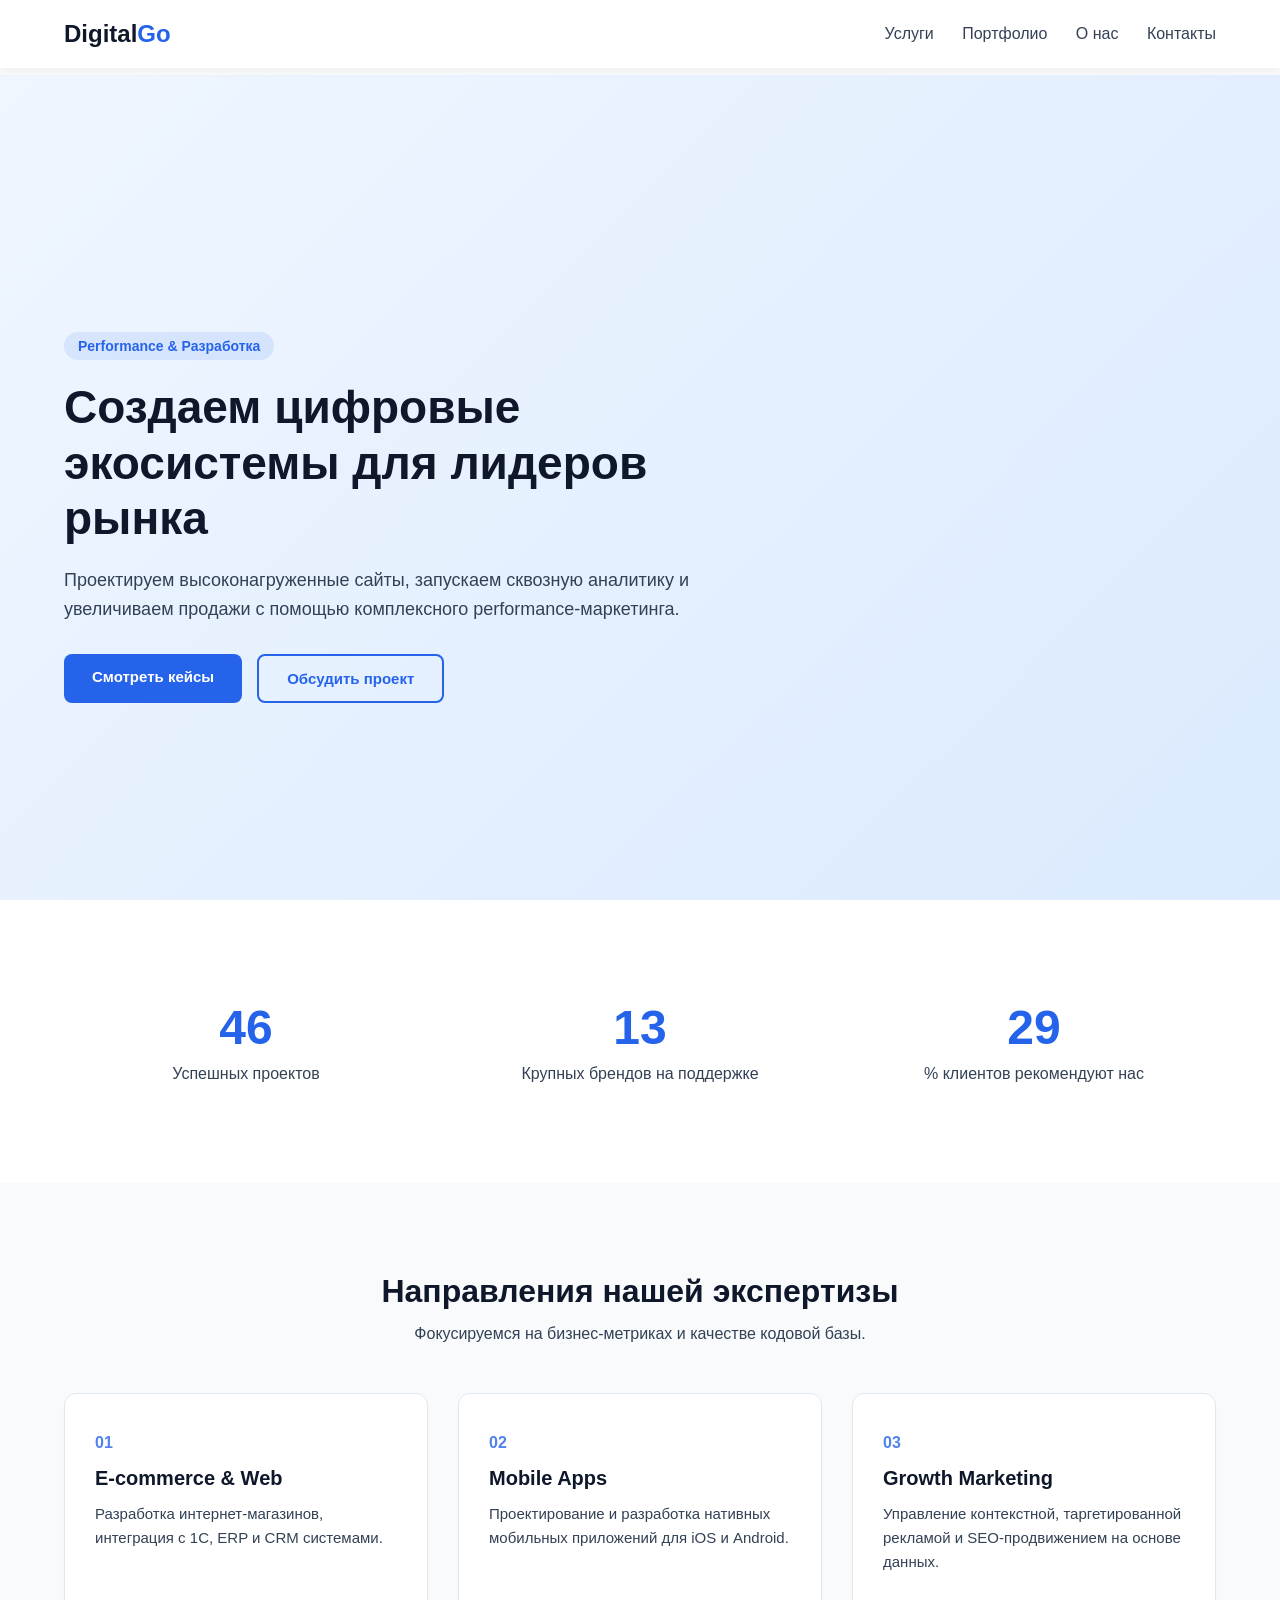
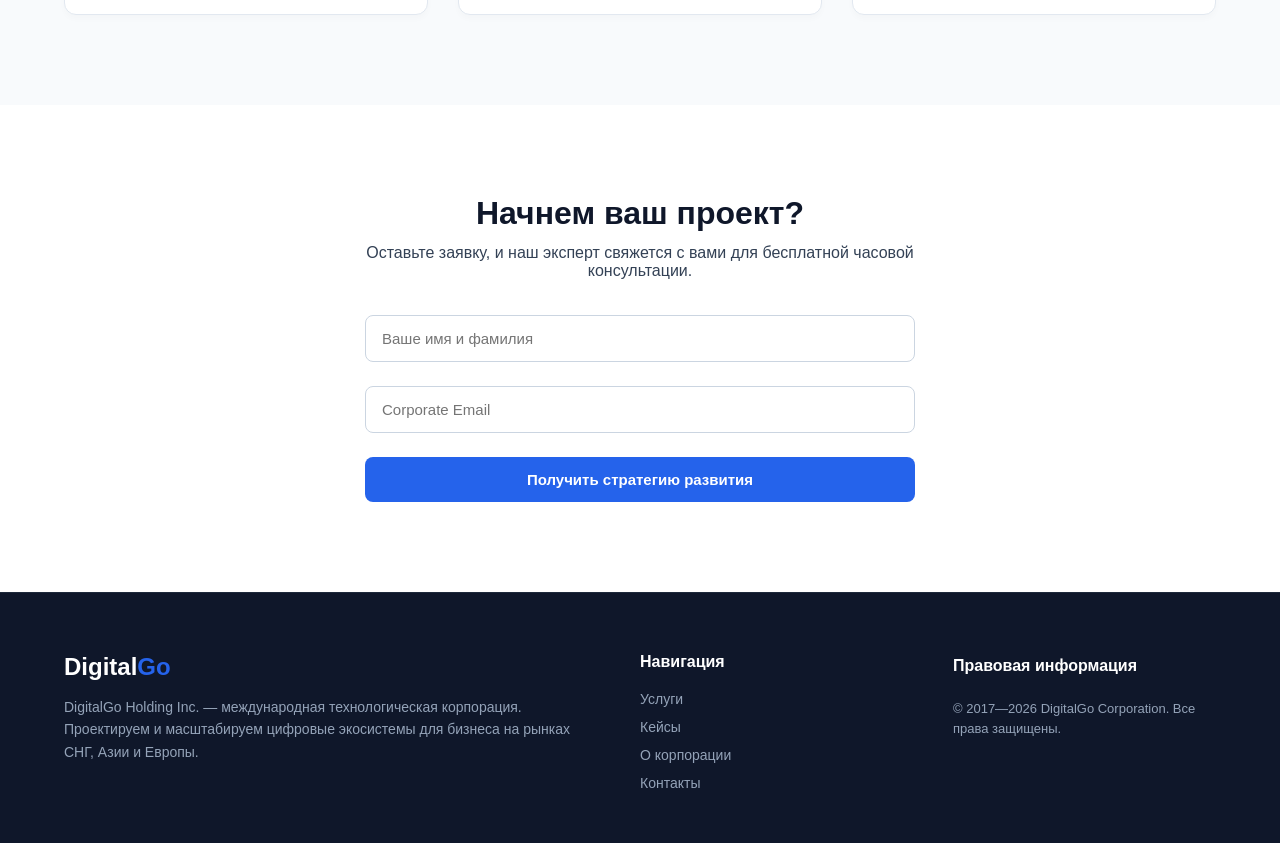
==== commit 539ebece: "bugfix fot mobile screen" ====
--- a/index.html
+++ b/index.html
@@ -7,12 +7,10 @@
     <link rel="stylesheet" href="style.css">
 </head>
 <body>
-
 <!-- Навигация -->
 <header class="header">
     <a href="index.html" class="logo">Digital<span>Go</span></a>
     <nav class="nav">
-        <a href="index.html" class="active">Главная</a>
         <a href="services.html">Услуги</a>
         <a href="portfolio.html">Портфолио</a>
         <a href="about.html">О нас</a>
@@ -123,4 +121,4 @@
 
 <script src="script.js"></script>
 </body>
-</html>+</html>
--- a/style.css
+++ b/style.css
@@ -20,7 +20,9 @@
     overflow-x: hidden;
 }
 
-/* 1. ХЕДЕР И НАВИГАЦИЯ */
+/* ==========================================================================
+   1. ОБЩИЕ КОМПОНЕНТЫ И ХЕДЕР (Для всех страниц)
+   ========================================================================== */
 .header {
     display: flex;
     justify-content: space-between;
@@ -76,110 +78,28 @@
 
 .burger .line:last-child { margin-bottom: 0; }
 
-/* Анимация превращения бургера в крестик */
-.burger.active .line:nth-child(1) {
-    transform: translateY(8px) rotate(45deg);
-}
-.burger.active .line:nth-child(2) {
-    opacity: 0;
-}
-.burger.active .line:nth-child(3) {
-    transform: translateY(-8px) rotate(-45deg);
-}
-
-/* Обертка контента */
+/* Анимация бургера */
+.burger.active .line:nth-child(1) { transform: translateY(8px) rotate(45deg); }
+.burger.active .line:nth-child(2) { opacity: 0; }
+.burger.active .line:nth-child(3) { transform: translateY(-8px) rotate(-45deg); }
+
+/* Обертка контента внутренних страниц */
 .page-wrapper, .hero {
     margin-top: 75px;
 }
 
-/* 2. СТИЛИ ГЛАВНОЙ СТРАНИЦЫ */
-.hero {
-    min-height: calc(100vh - 75px);
-    display: flex;
-    align-items: center;
+/* Общая шапка внутренних страниц */
+.page-header {
+    text-align: center;
     padding: 120px 5% 60px;
-    background: linear-gradient(135deg, #eff6ff 0%, #dbeafe 100%);
-}
-
-.hero-content { max-width: 700px; }
-.hero h1 { font-size: 46px; color: var(--dark); margin-bottom: 20px; line-height: 1.2; }
-.hero p { font-size: 18px; margin-bottom: 30px; line-height: 1.6; }
-
-.badge {
-    display: inline-block;
-    padding: 6px 14px;
-    background: rgba(37, 99, 235, 0.1);
-    color: var(--primary);
-    border-radius: 20px;
-    font-size: 14px;
-    font-weight: 600;
-    margin-bottom: 20px;
-}
-
-.hero-actions { display: flex; gap: 15px; }
-
-.stats {
-    display: grid;
-    grid-template-columns: repeat(3, 1fr);
-    gap: 30px;
-    padding: 80px 5%;
-    background: #fff;
-    text-align: center;
-}
-
-.stat-item { padding: 20px; }
-.stat-number { font-size: 48px; font-weight: 700; color: var(--primary); margin-bottom: 10px; }
-.stats p { font-size: 16px; color: var(--text); font-weight: 500; }
-
-.home-services { padding: 90px 5%; background: var(--light); }
-.section-title { text-align: center; margin-bottom: 50px; }
-.section-title h2 { font-size: 32px; color: var(--dark); margin-bottom: 15px; }
-.section-title p { font-size: 16px; color: var(--text); }
-
-.home-services-grid {
-    display: grid;
-    grid-template-columns: repeat(auto-fit, minmax(280px, 1fr));
-    gap: 30px;
-    max-width: 1200px;
-    margin: 0 auto;
-}
-
-.h-service-card {
-    padding: 40px 30px;
-    background: #fff;
-    border-radius: 12px;
-    border: 1px solid #e2e8f0;
-    box-shadow: 0 4px 6px rgba(15, 23, 42, 0.02);
-    transition: var(--transition);
-}
-
-.h-service-card:hover { transform: translateY(-5px); box-shadow: 0 10px 20px rgba(15, 23, 42, 0.05); }
-.h-icon { font-size: 16px; font-weight: 700; color: var(--primary); margin-bottom: 15px; opacity: 0.8; }
-.h-service-card h3 { margin-bottom: 12px; color: var(--dark); font-size: 20px; }
-.h-service-card p { line-height: 1.6; font-size: 15px; }
-
-.feedback { padding: 90px 5%; background: #fff; }
-.feedback-container { max-width: 550px; margin: 0 auto; text-align: center; }
-.feedback h2 { font-size: 32px; color: var(--dark); margin-bottom: 12px; }
-.feedback p { color: var(--text); margin-bottom: 35px; font-size: 16px; }
-.form { text-align: left; }
-
-.form-label { display: block; font-size: 14px; font-weight: 500; color: var(--dark); margin-bottom: 8px; }
-.form-group { margin-bottom: 24px; position: relative; }
-.form-group input {
-    width: 100%;
-    padding: 14px 16px;
-    border: 1px solid #cbd5e1;
-    border-radius: 8px;
-    outline: none;
-    font-size: 15px;
-    transition: var(--transition);
-}
-.form-group input:focus { border-color: var(--primary); box-shadow: 0 0 0 3px rgba(37, 99, 235, 0.1); }
-.error-msg { color: var(--error); font-size: 12px; display: none; margin-top: 6px; }
-.form-group.invalid input { border-color: var(--error); }
-.form-group.invalid .error-msg { display: block; }
-
+    background: #eff6ff;
+    margin-bottom: 40px;
+}
+
+.page-header h1 { font-size: 36px; color: var(--dark); margin-bottom: 12px; }
+.page-header p { font-size: 16px; max-width: 600px; margin: 0 auto; color: var(--text); line-height: 1.6; }
+
+/* Кнопки */
 .btn {
     display: inline-block;
     padding: 14px 28px;
@@ -200,6 +120,7 @@
 .btn-outline:hover { background: var(--primary); color: #fff; }
 .btn-block { width: 100%; }
 
+/* Анимации скролла */
 .animate-fade {
     opacity: 0;
     transform: translateY(20px);
@@ -208,7 +129,250 @@
 
 .animate-fade.visible { opacity: 1; transform: translateY(0); }
 
-/* ПОДВАЛ */
+/* ==========================================================================
+   2. СТИЛИ ГЛАВНОЙ СТРАНИЦЫ (index.html)
+   ========================================================================== */
+.hero {
+    min-height: calc(100vh - 75px);
+    display: flex;
+    align-items: center;
+    padding: 120px 5% 60px;
+    background: linear-gradient(135deg, #eff6ff 0%, #dbeafe 100%);
+}
+
+.hero-content { max-width: 700px; }
+.hero h1 { font-size: 46px; color: var(--dark); margin-bottom: 20px; line-height: 1.2; }
+.hero p { font-size: 18px; margin-bottom: 30px; line-height: 1.6; }
+
+.badge {
+    display: inline-block;
+    padding: 6px 14px;
+    background: rgba(37, 99, 235, 0.1);
+    color: var(--primary);
+    border-radius: 20px;
+    font-size: 14px;
+    font-weight: 600;
+    margin-bottom: 20px;
+}
+
+.hero-actions { display: flex; gap: 15px; }
+
+.stats {
+    display: grid;
+    grid-template-columns: repeat(3, 1fr);
+    gap: 30px;
+    padding: 80px 5%;
+    background: #fff;
+    text-align: center;
+}
+
+.stat-item { padding: 20px; }
+.stat-number { font-size: 48px; font-weight: 700; color: var(--primary); margin-bottom: 10px; }
+.stats p { font-size: 16px; color: var(--text); font-weight: 500; }
+
+.home-services { padding: 90px 5%; background: var(--light); }
+.section-title { text-align: center; margin-bottom: 50px; }
+.section-title h2 { font-size: 32px; color: var(--dark); margin-bottom: 15px; }
+.section-title p { font-size: 16px; color: var(--text); }
+
+.home-services-grid {
+    display: grid;
+    grid-template-columns: repeat(auto-fit, minmax(280px, 1fr));
+    gap: 30px;
+    max-width: 1200px;
+    margin: 0 auto;
+}
+
+.h-service-card {
+    padding: 40px 30px;
+    background: #fff;
+    border-radius: 12px;
+    border: 1px solid #e2e8f0;
+    box-shadow: 0 4px 6px rgba(15, 23, 42, 0.02);
+    transition: var(--transition);
+}
+
+.h-service-card:hover { transform: translateY(-5px); box-shadow: 0 10px 20px rgba(15, 23, 42, 0.05); }
+.h-icon { font-size: 16px; font-weight: 700; color: var(--primary); margin-bottom: 15px; opacity: 0.8; }
+.h-service-card h3 { margin-bottom: 12px; color: var(--dark); font-size: 20px; }
+.h-service-card p { line-height: 1.6; font-size: 15px; }
+
+.feedback { padding: 90px 5%; background: #fff; }
+.feedback-container { max-width: 550px; margin: 0 auto; text-align: center; }
+.feedback h2 { font-size: 32px; color: var(--dark); margin-bottom: 12px; }
+.feedback p { color: var(--text); margin-bottom: 35px; font-size: 16px; }
+.form { text-align: left; }
+
+.form-label { display: block; font-size: 14px; font-weight: 500; color: var(--dark); margin-bottom: 8px; }
+.form-group { margin-bottom: 24px; position: relative; }
+.form-group input {
+    width: 100%;
+    padding: 14px 16px;
+    border: 1px solid #cbd5e1;
+    border-radius: 8px;
+    outline: none;
+    font-size: 15px;
+    transition: var(--transition);
+}
+.form-group input:focus { border-color: var(--primary); box-shadow: 0 0 0 3px rgba(37, 99, 235, 0.1); }
+.error-msg { color: var(--error); font-size: 12px; display: none; margin-top: 6px; }
+.form-group.invalid input { border-color: var(--error); }
+.form-group.invalid .error-msg { display: block; }
+
+/* ==========================================================================
+   3. СТИЛИ СТРАНИЦЫ УСЛУГ (services.html)
+   ========================================================================== */
+.services-grid {
+    display: grid;
+    grid-template-columns: repeat(auto-fit, minmax(300px, 1fr));
+    gap: 30px;
+    max-width: 1200px;
+    margin: 0 auto 60px;
+    padding: 0 5%;
+}
+
+.service-card {
+    background: #fff;
+    padding: 40px 30px;
+    border-radius: 12px;
+    box-shadow: 0 4px 15px rgba(15, 23, 42, 0.03);
+    border: 1px solid #e2e8f0;
+    transition: var(--transition);
+}
+
+.service-card:hover { transform: translateY(-5px); box-shadow: 0 12px 24px rgba(15, 23, 42, 0.06); }
+.service-icon { font-size: 40px; margin-bottom: 20px; display: block; }
+.service-card h3 { font-size: 22px; color: var(--dark); margin-bottom: 12px; }
+.service-card p { line-height: 1.6; font-size: 15px; color: var(--text); }
+
+.faq-section { max-width: 800px; margin: 80px auto; padding: 0 5%; }
+.faq-section h2 { text-align: center; margin-bottom: 40px; font-size: 28px; color: var(--dark); }
+.accordion-item { background: #fff; margin-bottom: 15px; border-radius: 8px; border: 1px solid #e2e8f0; overflow: hidden; }
+.accordion-header {
+    width: 100%; padding: 22px; text-align: left; background: none; border: none;
+    font-size: 18px; font-weight: 600; color: var(--dark); cursor: pointer;
+    display: flex; justify-content: space-between; align-items: center;
+}
+.accordion-header span { font-size: 20px; color: var(--primary); transition: var(--transition); }
+.accordion-body { max-height: 0; overflow: hidden; transition: max-height 0.3s cubic-bezier(0, 1, 0, 1); background: #fafafa; }
+.accordion-body p { padding: 22px; color: var(--text); line-height: 1.7; font-size: 15px; }
+.accordion-item.active .accordion-body { max-height: 1000px; transition: max-height 0.5s ease-in-out; }
+.accordion-item.active .accordion-header span { transform: rotate(45deg); }
+
+/* ==========================================================================
+   4. СТИЛИ СТРАНИЦЫ ПОРТФОЛИО (portfolio.html)
+   ========================================================================== */
+.portfolio-tabs { display: flex; justify-content: center; gap: 15px; margin-bottom: 40px; padding: 0 5%; }
+.tab-btn {
+    padding: 10px 24px; border: 1px solid var(--primary); background: none;
+    color: var(--primary); border-radius: 24px; cursor: pointer; font-weight: 600; transition: var(--transition);
+}
+.tab-btn.active, .tab-btn:hover { background: var(--primary); color: #fff; }
+
+.portfolio-grid { display: grid; grid-template-columns: repeat(3, 1fr); gap: 30px; max-width: 1200px; margin: 0 auto 80px; padding: 0 5%; }
+.portfolio-item { background: #fff; border-radius: 12px; overflow: hidden; box-shadow: 0 4px 15px rgba(15, 23, 42, 0.03); border: 1px solid #e2e8f0; cursor: pointer; transition: var(--transition); width: 100%; }
+.portfolio-item:hover { transform: translateY(-5px); box-shadow: 0 12px 24px rgba(15, 23, 42, 0.08); }
+.portfolio-img { width: 100%; height: 220px; object-fit: cover; display: block; }
+.img-center-fix { object-position: center center; }
+.portfolio-info { padding: 25px; }
+.item-tag { font-size: 12px; font-weight: 700; color: var(--primary); text-transform: uppercase; letter-spacing: 0.5px; display: block; margin-bottom: 8px; }
+.portfolio-info h3 { font-size: 20px; color: var(--dark); margin-bottom: 8px; }
+.item-summary { font-size: 14px; color: var(--text); line-height: 1.5; }
+.portfolio-item-hidden { display: none !important; }
+
+/* Модальное окно */
+.modal {
+    display: none; position: fixed; top: 0; left: 0; width: 100%; height: 100%;
+    background: rgba(15, 23, 42, 0.6); backdrop-filter: blur(4px); z-index: 2000;
+    align-items: center; justify-content: center; padding: 20px;
+}
+.modal.open { display: flex; }
+.modal-content {
+    background: #fff; width: 100%; max-width: 600px; padding: 40px;
+    border-radius: 16px; position: relative; animation: modalFade 0.3s ease;
+}
+.modal-close { position: absolute; top: 20px; right: 20px; font-size: 32px; background: none; border: none; color: var(--text); cursor: pointer; line-height: 1; }
+.modal-tag { color: var(--primary); font-weight: 600; font-size: 14px; }
+.modal-title { margin: 10px 0 20px; color: var(--dark); font-size: 26px; }
+.modal-desc { line-height: 1.7; color: var(--text); font-size: 15px; }
+
+@keyframes modalFade {
+    from { opacity: 0; transform: translateY(-20px); }
+    to { opacity: 1; transform: translateY(0); }
+}
+
+/* ==========================================================================
+   5. СТИЛИ СТРАНИЦЫ КОНТАКТОВ (contacts.html)
+   ========================================================================== */
+.contacts-grid-layout {
+    display: grid;
+    grid-template-columns: 1fr 1fr;
+    gap: 40px;
+    max-width: 1100px;
+    margin: 0 auto 80px;
+    padding: 0 5%;
+    align-items: start;
+}
+
+.contacts-card-info, .contacts-card-form {
+    background: #fff;
+    padding: 40px;
+    border-radius: 12px;
+    box-shadow: 0 4px 20px rgba(15, 23, 42, 0.05);
+    border: 1px solid #e2e8f0;
+}
+
+.contacts-grid-layout h2 { font-size: 24px; color: var(--dark); margin-bottom: 30px; border-bottom: 2px solid #f1f5f9; padding-bottom: 10px; }
+.contact-block-item { display: flex; align-items: flex-start; gap: 20px; margin-bottom: 25px; }
+.contact-icon { font-size: 24px; background: #eff6ff; padding: 10px; border-radius: 8px; line-height: 1; }
+.contact-block-item strong { display: block; font-size: 14px; color: var(--dark); margin-bottom: 4px; }
+.contact-block-item p, .contact-block-item a { font-size: 15px; color: var(--text); text-decoration: none; line-height: 1.5; }
+.contact-block-item a:hover { color: var(--primary); text-decoration: underline; }
+
+/* ==========================================================================
+   6. СТИЛИ СТРАНИЦЫ «О НАС» (about.html)
+   ========================================================================== */
+.about-info { max-width: 800px; margin: 0 auto 40px; padding: 0 5%; text-align: center; }
+.about-info h2 { margin-bottom: 20px; color: var(--dark); font-size: 28px; }
+.about-info p { font-size: 16px; line-height: 1.8; margin-bottom: 15px; color: var(--text); }
+
+.team-section { padding: 60px 5% 80px; background: #fff; text-align: center; border-top: 1px solid #e2e8f0; }
+.team-section h2 { margin-bottom: 40px; color: var(--dark); font-size: 28px; }
+
+/* Фиксируем сетку для руководителей (Жесткие 3 колонки на ПК) */
+.team-grid {
+    display: grid;
+    grid-template-columns: repeat(3, 1fr);
+    gap: 30px;
+    max-width: 1100px;
+    margin: 0 auto;
+}
+
+.team-card {
+    background: var(--light);
+    padding: 30px 20px;
+    border-radius: 12px;
+    border: 1px solid #e2e8f0;
+    text-align: center;
+    width: 100%;
+}
+
+/* Ограничиваем размеры аватарки руководителя и делаем её идеально круглой */
+.team-avatar {
+    width: 160px;
+    height: 160px;
+    border-radius: 50%;
+    margin: 0 auto 20px;
+    object-fit: cover;
+    display: block;
+}
+
+.team-card h3 { font-size: 18px; color: var(--dark); margin-bottom: 5px; }
+.team-card p { font-size: 14px; color: var(--primary); font-weight: 600; }
+
+/* ==========================================================================
+   7. ПОДВАЛ (Footer)
+   ========================================================================== */
 .footer { background: var(--dark); color: #94a3b8; padding: 60px 5% 40px; border-top: 1px solid #1e293b; margin-top: auto; }
 .footer-container { max-width: 1200px; margin: 0 auto; display: grid; grid-template-columns: 2fr 1fr 1fr; gap: 50px; }
 .footer-brand .logo { color: #fff; display: inline-block; margin-bottom: 15px; }
@@ -220,49 +384,43 @@
 .footer-legal { font-size: 13px; line-height: 1.6; }
 
 /* ==========================================================================
-   МЕДИА-ЗАПРОСЫ (Адаптив)
-   ========================================================================== */
-@media (max-width: 992px) {
-    .hero h1 { font-size: 36px; }
-    .stats { padding: 60px 5%; }
-    .stat-number { font-size: 38px; }
-}
-
+   8. АДАПТИВНАЯ ВЕРСТКА ДЛЯ ВСЕХ ЭКРАНОВ
+   ========================================================================== */
 @media (max-width: 768px) {
-    .burger { display: block; } /* Показываем бургер */
-
-    .nav {
-        display: flex !important;
+    /* 1. Перестраиваем шапку в колонку и центрируем элементы */
+    header,
+    .nav-container { /* замени класс на имя своего главного контейнера в шапке, если нужно */
+        display: flex;
         flex-direction: column;
-        position: fixed;
-        top: 0;
-        right: -100%; /* Меню спрятано справа */
-        width: 75%;
-        max-width: 300px;
-        height: 100vh;
-        background: #fff;
-        padding: 100px 30px 40px;
-        box-shadow: -5px 0 20px rgba(0,0,0,0.1);
-        gap: 24px;
-        z-index: 1000;
-        transition: right 0.4s cubic-bezier(0.4, 0, 0.2, 1);
+        align-items: center;
+        text-align: center;
+        padding: 15px 0;
     }
 
-    .nav.active {
-        right: 0; /* Меню выезжает на экран */
+    /* 2. Делаем отступ снизу от логотипа, чтобы он не слипался с кнопками */
+    .logo,
+    header a.logo-link,
+    .DigitalGo { /* подставь класс своего тега с логотипом DigitalGo */
+        margin-bottom: 15px;
+        margin-right: 0 !important; /* сбрасываем боковые отступы */
     }
 
-    .nav a {
+    /* 3. Выстраиваем навигацию в ряд с переносом или в линию */
+    .nav,
+    header nav,
+    .nav-menu { /* подставь класс своего тега <nav> или <ul> */
+        display: flex;
+        flex-direction: row; /* кнопки будут идти в одну строку */
+        flex-wrap: wrap;     /* если экран совсем узкий, они аккуратно перенослись */
+        justify-content: center;
+        gap: 15px;           /* расстояние между кнопками */
+        padding: 0;
         margin: 0;
-        font-size: 18px;
-        font-weight: 600;
-        border-bottom: 1px solid #f1f5f9;
-        padding-bottom: 10px;
+        list-style: none;
     }
 
-    .hero { height: auto; padding: 140px 5% 60px; }
-    .hero h1 { font-size: 30px; }
-    .hero-actions { flex-direction: column; }
-    .stats { grid-template-columns: 1fr; gap: 20px; }
-    .footer-container { grid-template-columns: 1fr; gap: 35px; }
+    /* Дополнительно: убираем лишние стили бургер-меню, если они мешают */
+    .burger {
+        display: none !important; /* скрываем иконку бургера, так как меню теперь открыто */
+    }
 }
